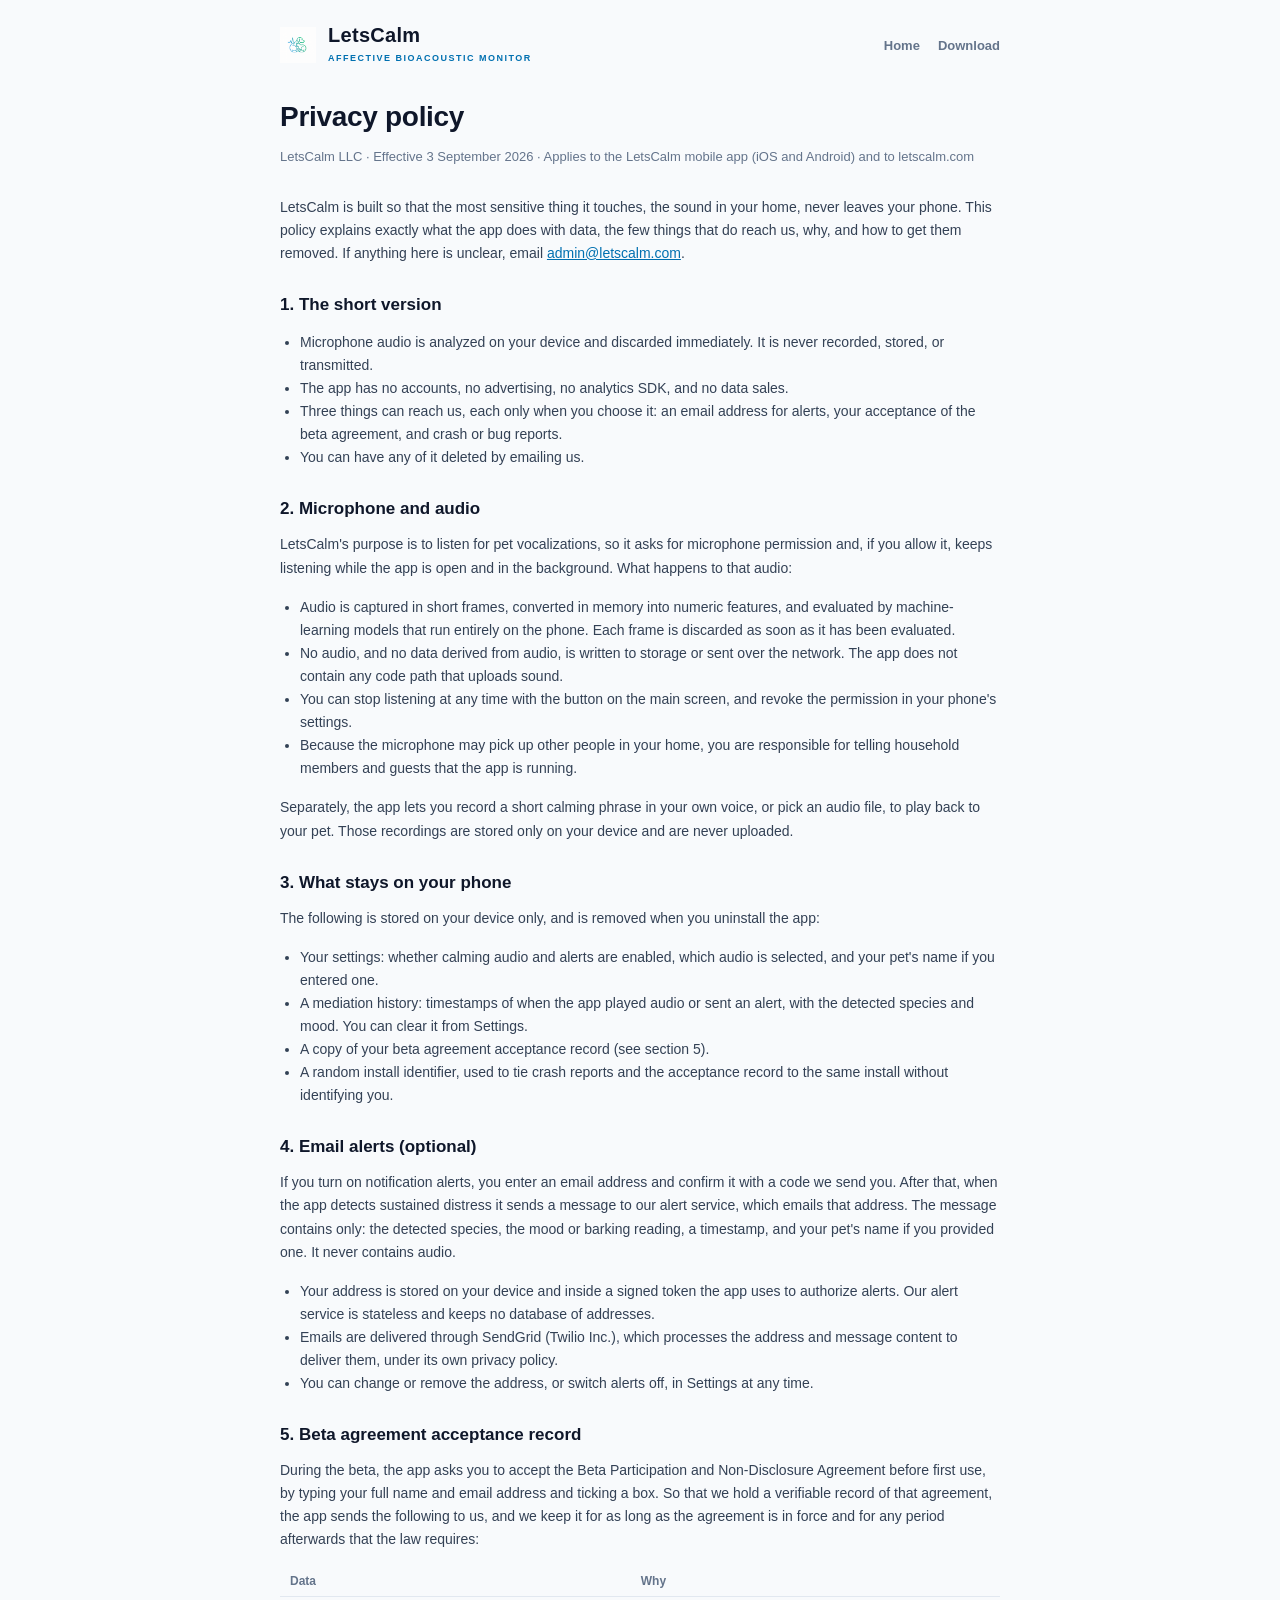
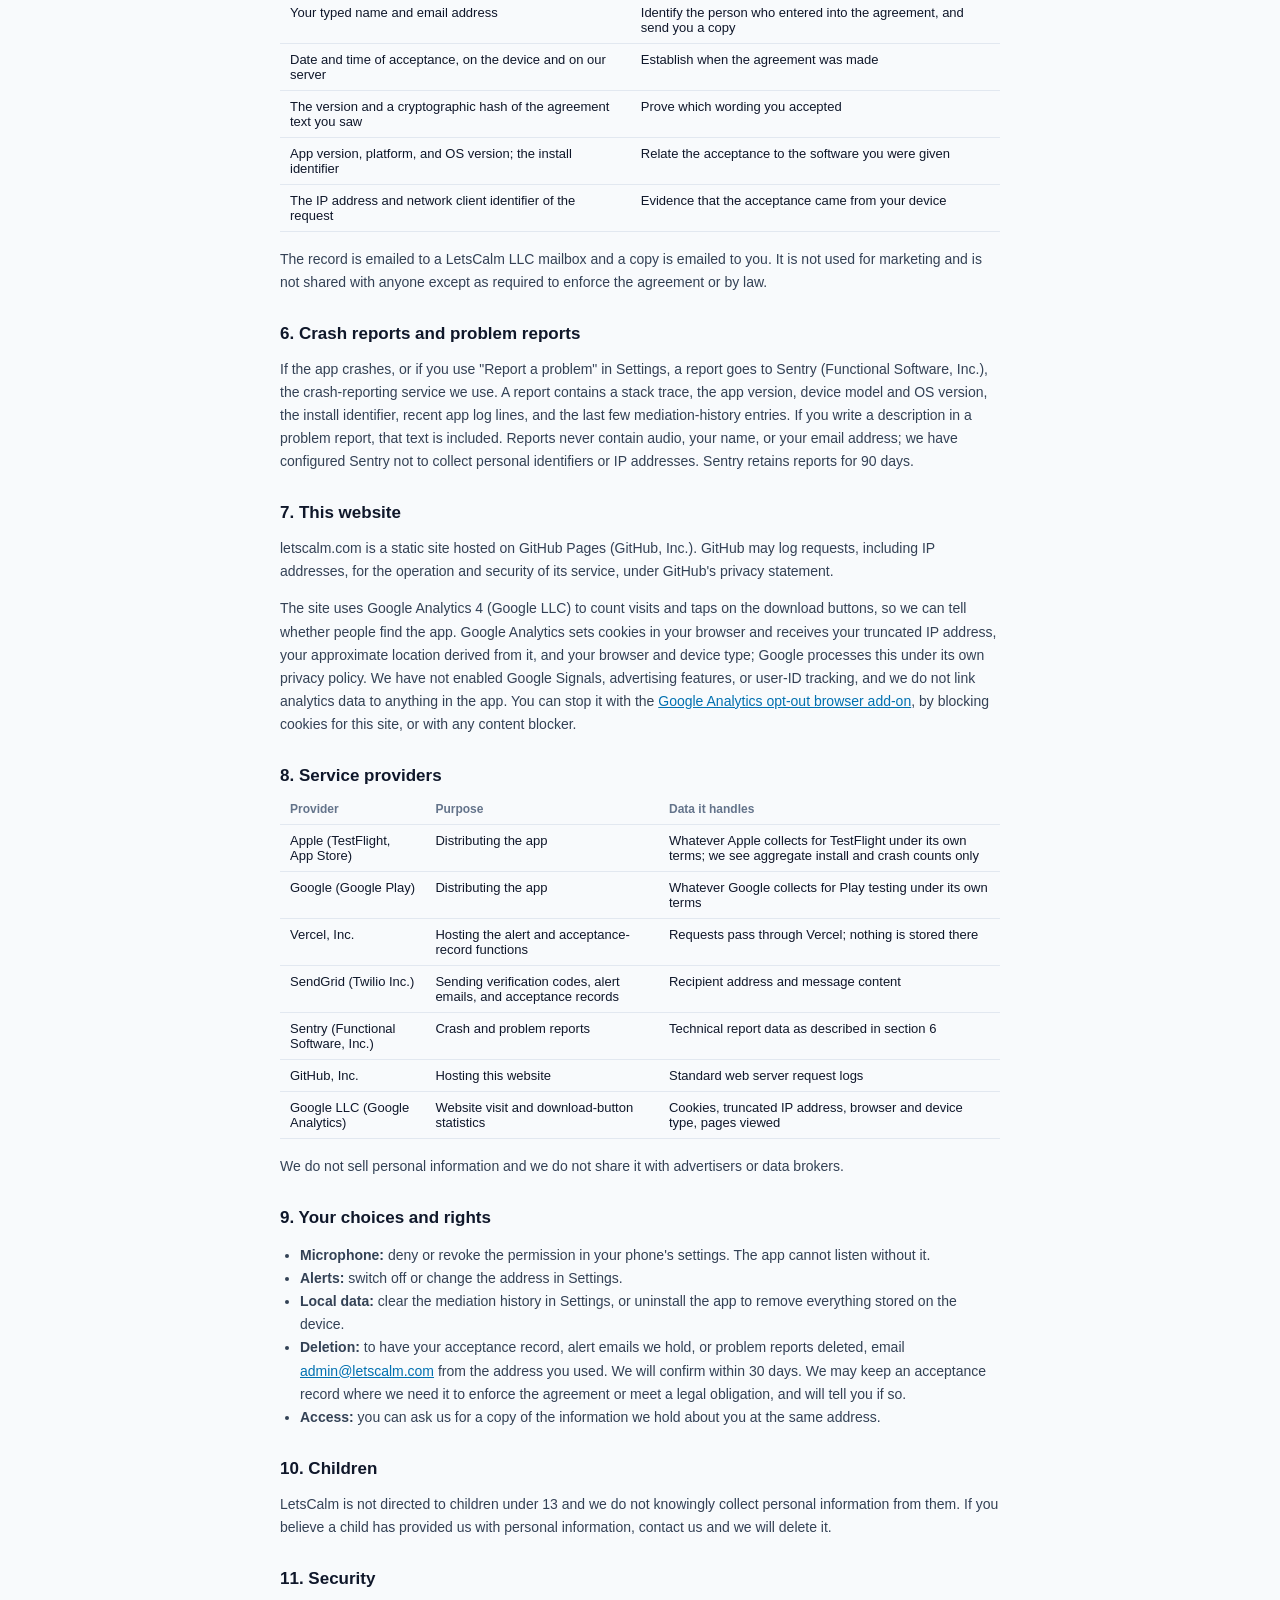
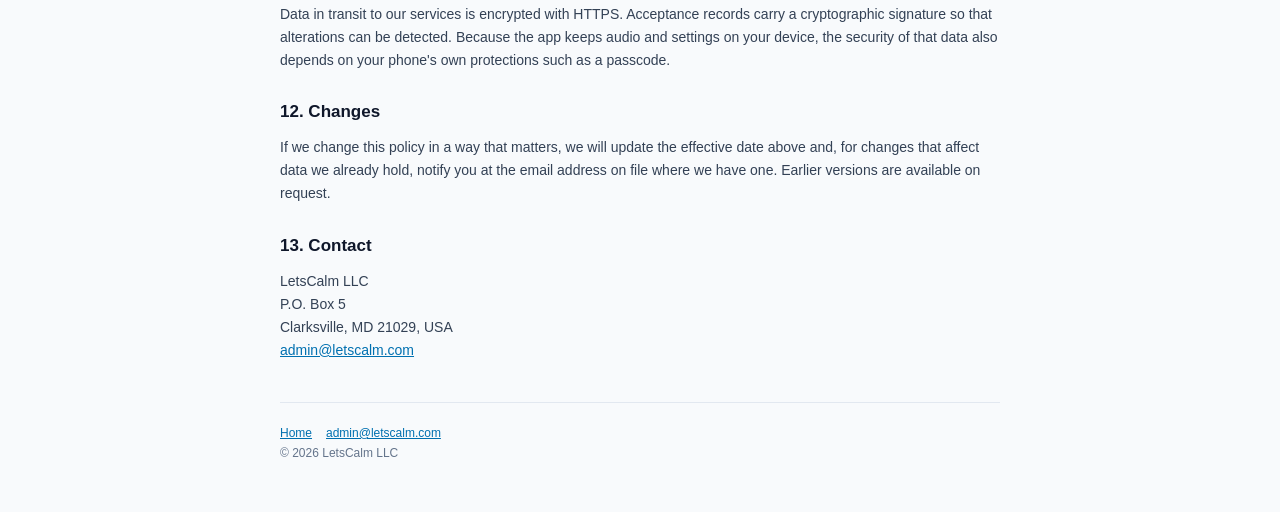
==== privacy.html @ 0a6ee056 "Point the Android tester link at the Workspace group; P.O. Box address The tester group lives under " ====
<!doctype html>
<html lang="en">
<head>
  <meta charset="utf-8">
  <meta name="viewport" content="width=device-width, initial-scale=1">
  <title>LetsCalm privacy policy</title>
  <meta name="description" content="What the LetsCalm app collects, what it never collects, and how LetsCalm LLC uses it.">
  <link rel="icon" href="icon.png">
  <link rel="stylesheet" href="style.css">
  <script src="analytics.js" defer></script>
</head>
<body>
<main class="legal">
  <header class="top">
    <a class="brand" href="/">
      <img src="icon.png" alt="">
      <div><strong>LetsCalm</strong><span>AFFECTIVE BIOACOUSTIC MONITOR</span></div>
    </a>
    <nav><a href="/">Home</a><a href="/#download">Download</a></nav>
  </header>

  <h1>Privacy policy</h1>
  <p class="meta">LetsCalm LLC · Effective 3 September 2026 · Applies to the LetsCalm mobile app (iOS and Android) and to letscalm.com</p>

  <p>LetsCalm is built so that the most sensitive thing it touches, the sound in your home, never leaves your phone. This policy explains exactly what the app does with data, the few things that do reach us, why, and how to get them removed. If anything here is unclear, email <a href="mailto:admin@letscalm.com">admin@letscalm.com</a>.</p>

  <h2>1. The short version</h2>
  <ul>
    <li>Microphone audio is analyzed on your device and discarded immediately. It is never recorded, stored, or transmitted.</li>
    <li>The app has no accounts, no advertising, no analytics SDK, and no data sales.</li>
    <li>Three things can reach us, each only when you choose it: an email address for alerts, your acceptance of the beta agreement, and crash or bug reports.</li>
    <li>You can have any of it deleted by emailing us.</li>
  </ul>

  <h2>2. Microphone and audio</h2>
  <p>LetsCalm's purpose is to listen for pet vocalizations, so it asks for microphone permission and, if you allow it, keeps listening while the app is open and in the background. What happens to that audio:</p>
  <ul>
    <li>Audio is captured in short frames, converted in memory into numeric features, and evaluated by machine-learning models that run entirely on the phone. Each frame is discarded as soon as it has been evaluated.</li>
    <li>No audio, and no data derived from audio, is written to storage or sent over the network. The app does not contain any code path that uploads sound.</li>
    <li>You can stop listening at any time with the button on the main screen, and revoke the permission in your phone's settings.</li>
    <li>Because the microphone may pick up other people in your home, you are responsible for telling household members and guests that the app is running.</li>
  </ul>
  <p>Separately, the app lets you record a short calming phrase in your own voice, or pick an audio file, to play back to your pet. Those recordings are stored only on your device and are never uploaded.</p>

  <h2>3. What stays on your phone</h2>
  <p>The following is stored on your device only, and is removed when you uninstall the app:</p>
  <ul>
    <li>Your settings: whether calming audio and alerts are enabled, which audio is selected, and your pet's name if you entered one.</li>
    <li>A mediation history: timestamps of when the app played audio or sent an alert, with the detected species and mood. You can clear it from Settings.</li>
    <li>A copy of your beta agreement acceptance record (see section 5).</li>
    <li>A random install identifier, used to tie crash reports and the acceptance record to the same install without identifying you.</li>
  </ul>

  <h2>4. Email alerts (optional)</h2>
  <p>If you turn on notification alerts, you enter an email address and confirm it with a code we send you. After that, when the app detects sustained distress it sends a message to our alert service, which emails that address. The message contains only: the detected species, the mood or barking reading, a timestamp, and your pet's name if you provided one. It never contains audio.</p>
  <ul>
    <li>Your address is stored on your device and inside a signed token the app uses to authorize alerts. Our alert service is stateless and keeps no database of addresses.</li>
    <li>Emails are delivered through SendGrid (Twilio Inc.), which processes the address and message content to deliver them, under its own privacy policy.</li>
    <li>You can change or remove the address, or switch alerts off, in Settings at any time.</li>
  </ul>

  <h2>5. Beta agreement acceptance record</h2>
  <p>During the beta, the app asks you to accept the Beta Participation and Non-Disclosure Agreement before first use, by typing your full name and email address and ticking a box. So that we hold a verifiable record of that agreement, the app sends the following to us, and we keep it for as long as the agreement is in force and for any period afterwards that the law requires:</p>
  <table>
    <tr><th>Data</th><th>Why</th></tr>
    <tr><td>Your typed name and email address</td><td>Identify the person who entered into the agreement, and send you a copy</td></tr>
    <tr><td>Date and time of acceptance, on the device and on our server</td><td>Establish when the agreement was made</td></tr>
    <tr><td>The version and a cryptographic hash of the agreement text you saw</td><td>Prove which wording you accepted</td></tr>
    <tr><td>App version, platform, and OS version; the install identifier</td><td>Relate the acceptance to the software you were given</td></tr>
    <tr><td>The IP address and network client identifier of the request</td><td>Evidence that the acceptance came from your device</td></tr>
  </table>
  <p>The record is emailed to a LetsCalm LLC mailbox and a copy is emailed to you. It is not used for marketing and is not shared with anyone except as required to enforce the agreement or by law.</p>

  <h2>6. Crash reports and problem reports</h2>
  <p>If the app crashes, or if you use "Report a problem" in Settings, a report goes to Sentry (Functional Software, Inc.), the crash-reporting service we use. A report contains a stack trace, the app version, device model and OS version, the install identifier, recent app log lines, and the last few mediation-history entries. If you write a description in a problem report, that text is included. Reports never contain audio, your name, or your email address; we have configured Sentry not to collect personal identifiers or IP addresses. Sentry retains reports for 90 days.</p>

  <h2>7. This website</h2>
  <p>letscalm.com is a static site hosted on GitHub Pages (GitHub, Inc.). GitHub may log requests, including IP addresses, for the operation and security of its service, under GitHub's privacy statement.</p>
  <p>The site uses Google Analytics 4 (Google LLC) to count visits and taps on the download buttons, so we can tell whether people find the app. Google Analytics sets cookies in your browser and receives your truncated IP address, your approximate location derived from it, and your browser and device type; Google processes this under its own privacy policy. We have not enabled Google Signals, advertising features, or user-ID tracking, and we do not link analytics data to anything in the app. You can stop it with the <a href="https://tools.google.com/dlpage/gaoptout" rel="noopener">Google Analytics opt-out browser add-on</a>, by blocking cookies for this site, or with any content blocker.</p>

  <h2>8. Service providers</h2>
  <table>
    <tr><th>Provider</th><th>Purpose</th><th>Data it handles</th></tr>
    <tr><td>Apple (TestFlight, App Store)</td><td>Distributing the app</td><td>Whatever Apple collects for TestFlight under its own terms; we see aggregate install and crash counts only</td></tr>
    <tr><td>Google (Google Play)</td><td>Distributing the app</td><td>Whatever Google collects for Play testing under its own terms</td></tr>
    <tr><td>Vercel, Inc.</td><td>Hosting the alert and acceptance-record functions</td><td>Requests pass through Vercel; nothing is stored there</td></tr>
    <tr><td>SendGrid (Twilio Inc.)</td><td>Sending verification codes, alert emails, and acceptance records</td><td>Recipient address and message content</td></tr>
    <tr><td>Sentry (Functional Software, Inc.)</td><td>Crash and problem reports</td><td>Technical report data as described in section 6</td></tr>
    <tr><td>GitHub, Inc.</td><td>Hosting this website</td><td>Standard web server request logs</td></tr>
    <tr><td>Google LLC (Google Analytics)</td><td>Website visit and download-button statistics</td><td>Cookies, truncated IP address, browser and device type, pages viewed</td></tr>
  </table>
  <p>We do not sell personal information and we do not share it with advertisers or data brokers.</p>

  <h2>9. Your choices and rights</h2>
  <ul>
    <li><b>Microphone:</b> deny or revoke the permission in your phone's settings. The app cannot listen without it.</li>
    <li><b>Alerts:</b> switch off or change the address in Settings.</li>
    <li><b>Local data:</b> clear the mediation history in Settings, or uninstall the app to remove everything stored on the device.</li>
    <li><b>Deletion:</b> to have your acceptance record, alert emails we hold, or problem reports deleted, email <a href="mailto:admin@letscalm.com">admin@letscalm.com</a> from the address you used. We will confirm within 30 days. We may keep an acceptance record where we need it to enforce the agreement or meet a legal obligation, and will tell you if so.</li>
    <li><b>Access:</b> you can ask us for a copy of the information we hold about you at the same address.</li>
  </ul>

  <h2>10. Children</h2>
  <p>LetsCalm is not directed to children under 13 and we do not knowingly collect personal information from them. If you believe a child has provided us with personal information, contact us and we will delete it.</p>

  <h2>11. Security</h2>
  <p>Data in transit to our services is encrypted with HTTPS. Acceptance records carry a cryptographic signature so that alterations can be detected. Because the app keeps audio and settings on your device, the security of that data also depends on your phone's own protections such as a passcode.</p>

  <h2>12. Changes</h2>
  <p>If we change this policy in a way that matters, we will update the effective date above and, for changes that affect data we already hold, notify you at the email address on file where we have one. Earlier versions are available on request.</p>

  <h2>13. Contact</h2>
  <p>LetsCalm LLC<br>P.O. Box 5<br>Clarksville, MD 21029, USA<br><a href="mailto:admin@letscalm.com">admin@letscalm.com</a></p>

  <footer>
    <a href="/">Home</a><a href="mailto:admin@letscalm.com">admin@letscalm.com</a><br>
    © 2026 LetsCalm LLC
  </footer>
</main>
</body>
</html>
---- style.css ----
:root {
  --bg: #F8FAFC; --card: #FFFFFF; --line: #E2E8F0; --text: #0F172A; --muted: #64748B;
  --primary: #0070B0; --dark: #0F172A; --ok: #10B981;
}
* { box-sizing: border-box; }
html, body { margin: 0; background: var(--bg); color: var(--text);
  font-family: -apple-system, BlinkMacSystemFont, "Segoe UI", Roboto, Helvetica, Arial, sans-serif; }
a { color: var(--primary); }
main { max-width: 760px; margin: 0 auto; padding: 24px 20px 48px; }

header.top { display: flex; align-items: center; justify-content: space-between; gap: 12px; margin-bottom: 36px; }
.brand { display: flex; align-items: center; gap: 12px; text-decoration: none; color: inherit; }
.brand img { width: 36px; height: 36px; }
.brand strong { font-size: 20px; font-weight: 900; letter-spacing: .3px; display: block; }
.brand span { font-size: 9px; font-weight: 800; letter-spacing: 1.5px; color: var(--primary); }
nav a { font-size: 13px; font-weight: 700; color: var(--muted); text-decoration: none; margin-left: 18px; }
nav a:hover { color: var(--primary); }

h1 { font-size: 34px; line-height: 1.15; margin: 0 0 12px; letter-spacing: -.3px; }
h2.section { font-size: 20px; margin: 44px 0 14px; }
.lead { color: var(--muted); font-size: 16px; line-height: 1.55; margin: 0 0 20px; }
.pill { display: inline-block; font-size: 10px; font-weight: 800; letter-spacing: 1px; color: var(--ok);
  background: #F1F5F9; border: 1px solid var(--line); border-radius: 12px; padding: 4px 8px; vertical-align: middle; }
.hero-cta { display: flex; flex-wrap: wrap; gap: 12px; align-items: center; }
.hero-cta .btn { width: auto; min-width: 240px; padding: 0 22px; }
.hero-cta .note { font-size: 12px; color: var(--muted); }

.card { background: var(--card); border: 1px solid var(--line); border-radius: 16px; padding: 20px; margin-bottom: 16px;
  box-shadow: 0 2px 6px rgba(15,23,42,.05); }
.card h3 { font-size: 15px; margin: 0 0 6px; }
.card p { color: var(--muted); font-size: 13px; line-height: 1.5; margin: 0 0 12px; }
.card p:last-child { margin-bottom: 0; }
.grid { display: grid; grid-template-columns: 1fr 1fr; gap: 16px; }
.grid3 { display: grid; grid-template-columns: repeat(3, 1fr); gap: 16px; }
@media (max-width: 640px) { .grid, .grid3 { grid-template-columns: 1fr; } h1 { font-size: 28px; } }
.step-no { display: inline-flex; align-items: center; justify-content: center; width: 26px; height: 26px; border-radius: 50%;
  background: var(--primary); color: #fff; font-size: 12px; font-weight: 800; margin-bottom: 10px; }

.btn { display: flex; align-items: center; justify-content: center; gap: 8px; width: 100%; height: 50px;
  border-radius: 12px; font-weight: 800; font-size: 13px; letter-spacing: .5px; text-transform: uppercase;
  text-decoration: none; color: #fff; background: var(--primary); border: 0; cursor: pointer; margin-top: 8px; }
.btn.dark { background: var(--dark); }
.btn:active { opacity: .85; }

ol.steps { margin: 0 0 4px; padding: 0; list-style: none; counter-reset: s; }
ol.steps li { counter-increment: s; margin-bottom: 18px; }
ol.steps li::before { content: counter(s); display: inline-flex; align-items: center; justify-content: center;
  width: 22px; height: 22px; border-radius: 50%; background: var(--primary); color: #fff; font-size: 12px;
  font-weight: 800; margin-right: 8px; vertical-align: middle; }
ol.steps li b { font-size: 14px; vertical-align: middle; }
ol.steps li p { margin: 6px 0 0 30px; }
ol.steps li .btn { margin-left: 30px; width: calc(100% - 30px); }

.qr { display: flex; gap: 20px; align-items: center; }
.qr svg { width: 132px; height: 132px; flex: none; }

ul.checks { margin: 0; padding: 0; list-style: none; }
ul.checks li { position: relative; padding-left: 26px; margin-bottom: 10px; font-size: 14px; line-height: 1.5; }
ul.checks li::before { content: ""; position: absolute; left: 0; top: 5px; width: 14px; height: 14px; border-radius: 50%;
  background: var(--ok); box-shadow: inset 0 0 0 3px #fff; }

footer { margin-top: 40px; padding-top: 20px; border-top: 1px solid var(--line); font-size: 12px; color: var(--muted); line-height: 1.7; }
footer a { margin-right: 14px; }

/* Legal pages */
.legal h1 { font-size: 28px; }
.legal .meta { color: var(--muted); font-size: 13px; margin-bottom: 28px; }
.legal h2 { font-size: 17px; margin: 30px 0 8px; }
.legal p, .legal li { font-size: 14px; line-height: 1.65; color: #334155; }
.legal ul { padding-left: 20px; }
.legal table { border-collapse: collapse; width: 100%; font-size: 13px; margin: 8px 0 16px; }
.legal th, .legal td { text-align: left; vertical-align: top; padding: 8px 10px; border-bottom: 1px solid var(--line); }
.legal th { color: var(--muted); font-weight: 700; font-size: 12px; }
.legal .toc { font-size: 13px; }
[hidden] { display: none !important; }
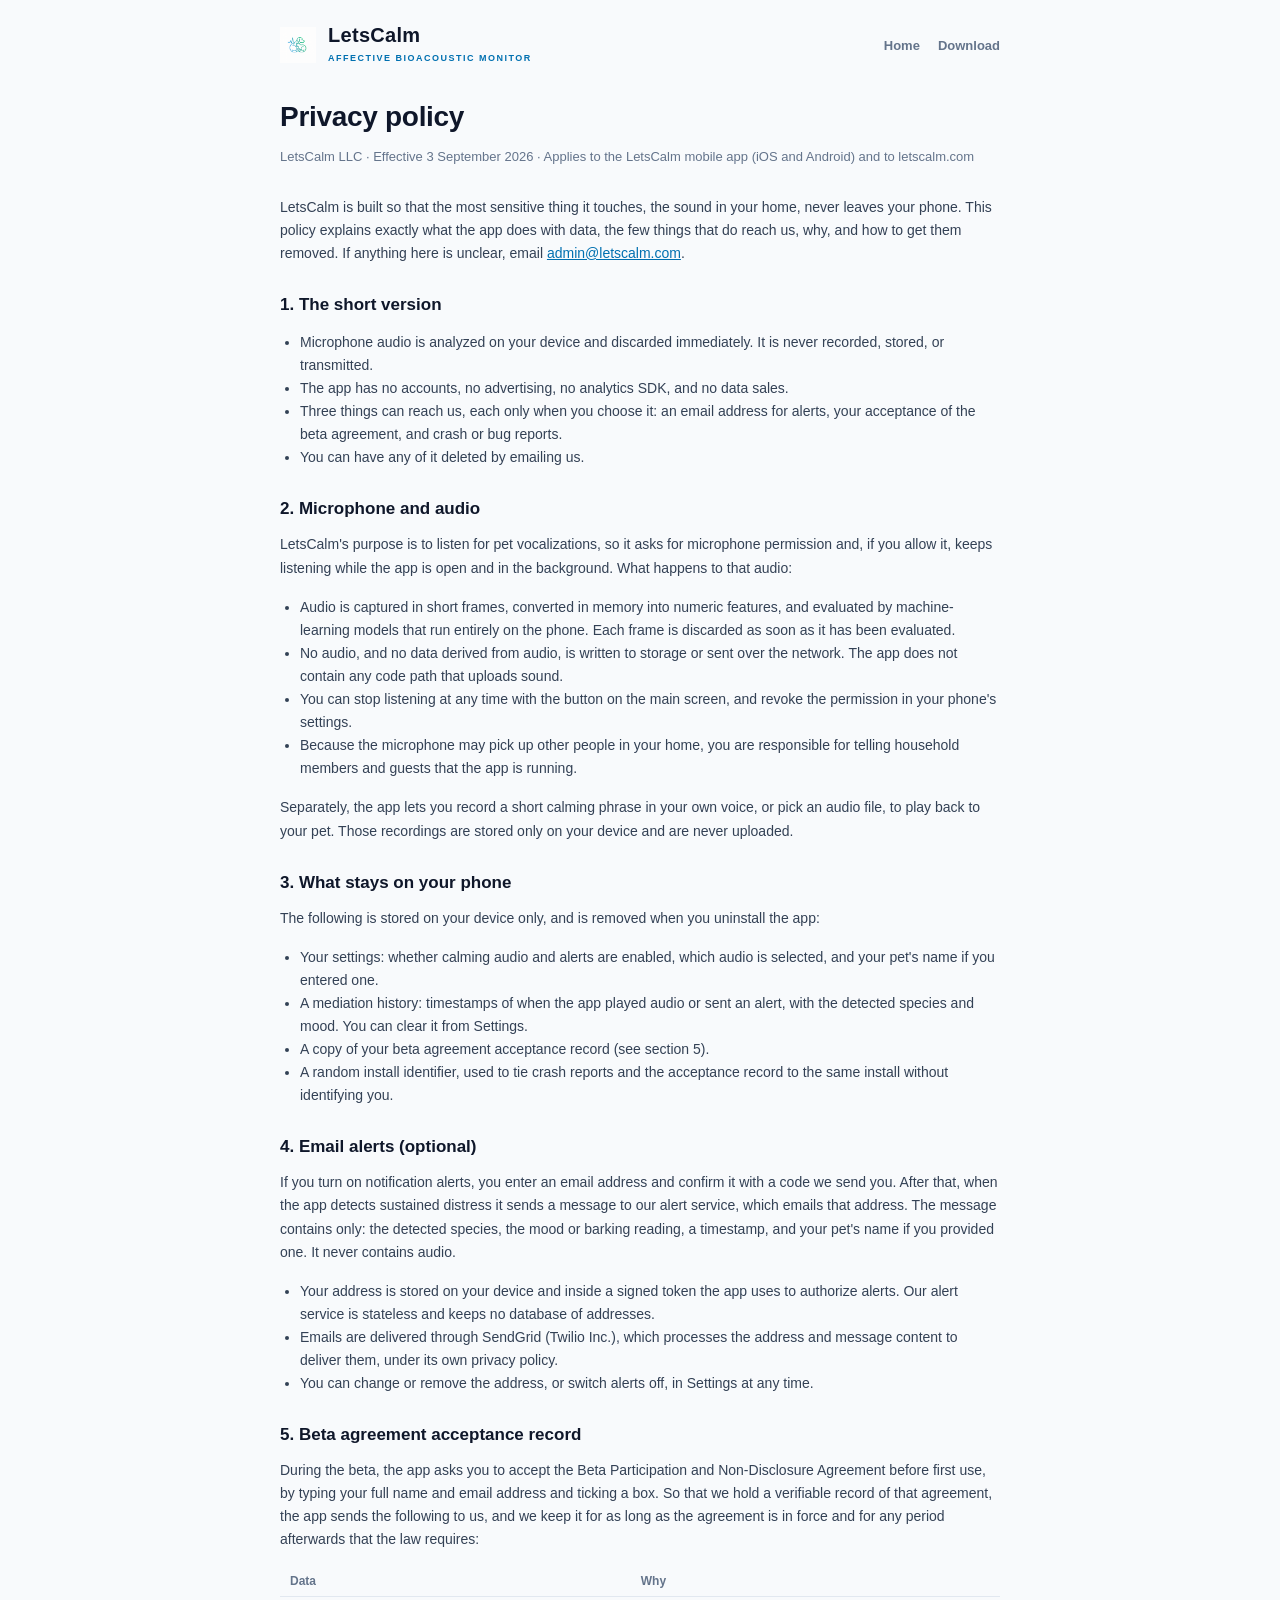
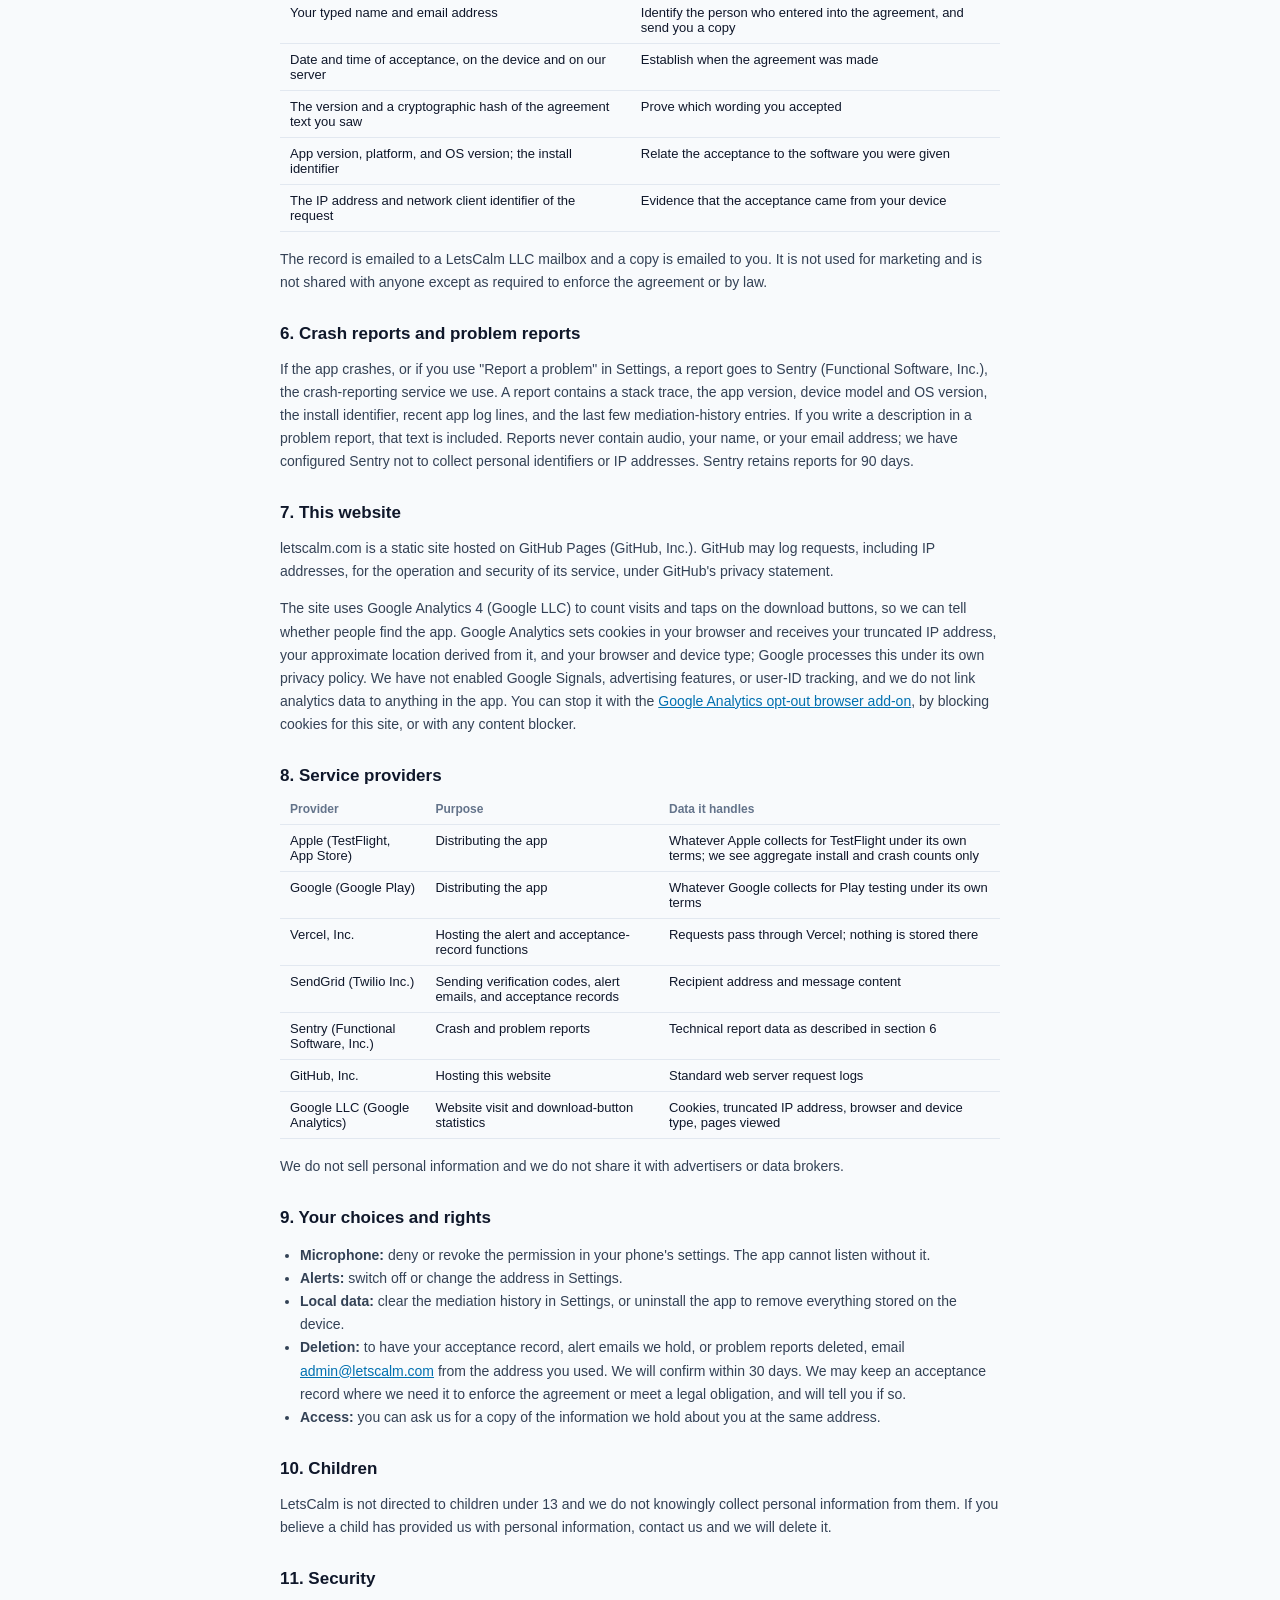
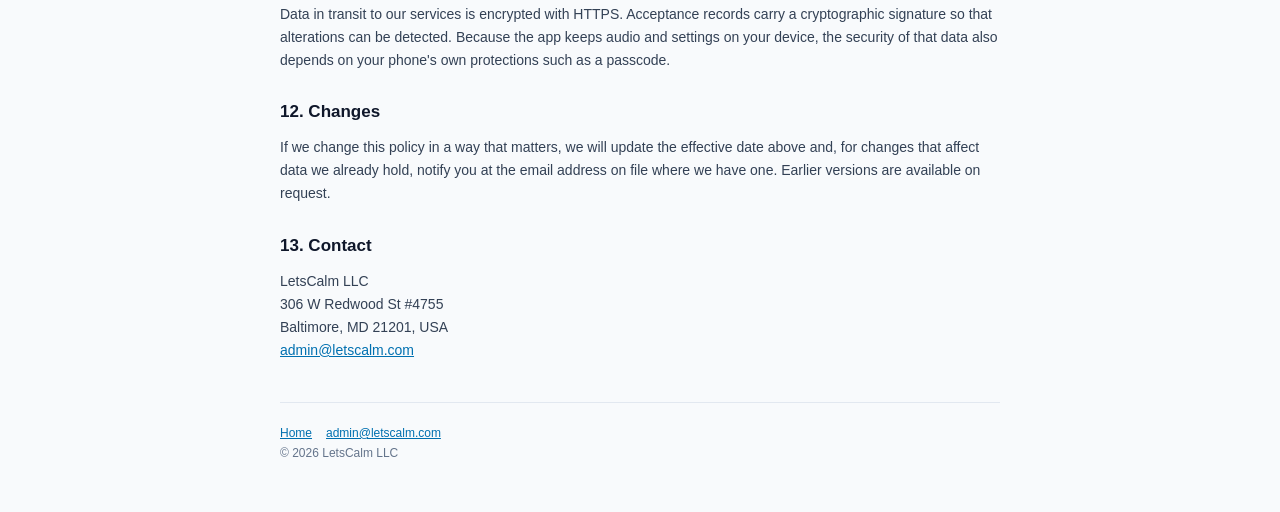
==== commit 680cbb1c: "Update the company address to 306 W Redwood St #4755, Baltimore, MD 21201 Co-Authored-By: Claude Opu" ====
--- a/privacy.html
+++ b/privacy.html
@@ -110,7 +110,7 @@
   <p>If we change this policy in a way that matters, we will update the effective date above and, for changes that affect data we already hold, notify you at the email address on file where we have one. Earlier versions are available on request.</p>
 
   <h2>13. Contact</h2>
-  <p>LetsCalm LLC<br>P.O. Box 5<br>Clarksville, MD 21029, USA<br><a href="mailto:admin@letscalm.com">admin@letscalm.com</a></p>
+  <p>LetsCalm LLC<br>306 W Redwood St #4755<br>Baltimore, MD 21201, USA<br><a href="mailto:admin@letscalm.com">admin@letscalm.com</a></p>
 
   <footer>
     <a href="/">Home</a><a href="mailto:admin@letscalm.com">admin@letscalm.com</a><br>
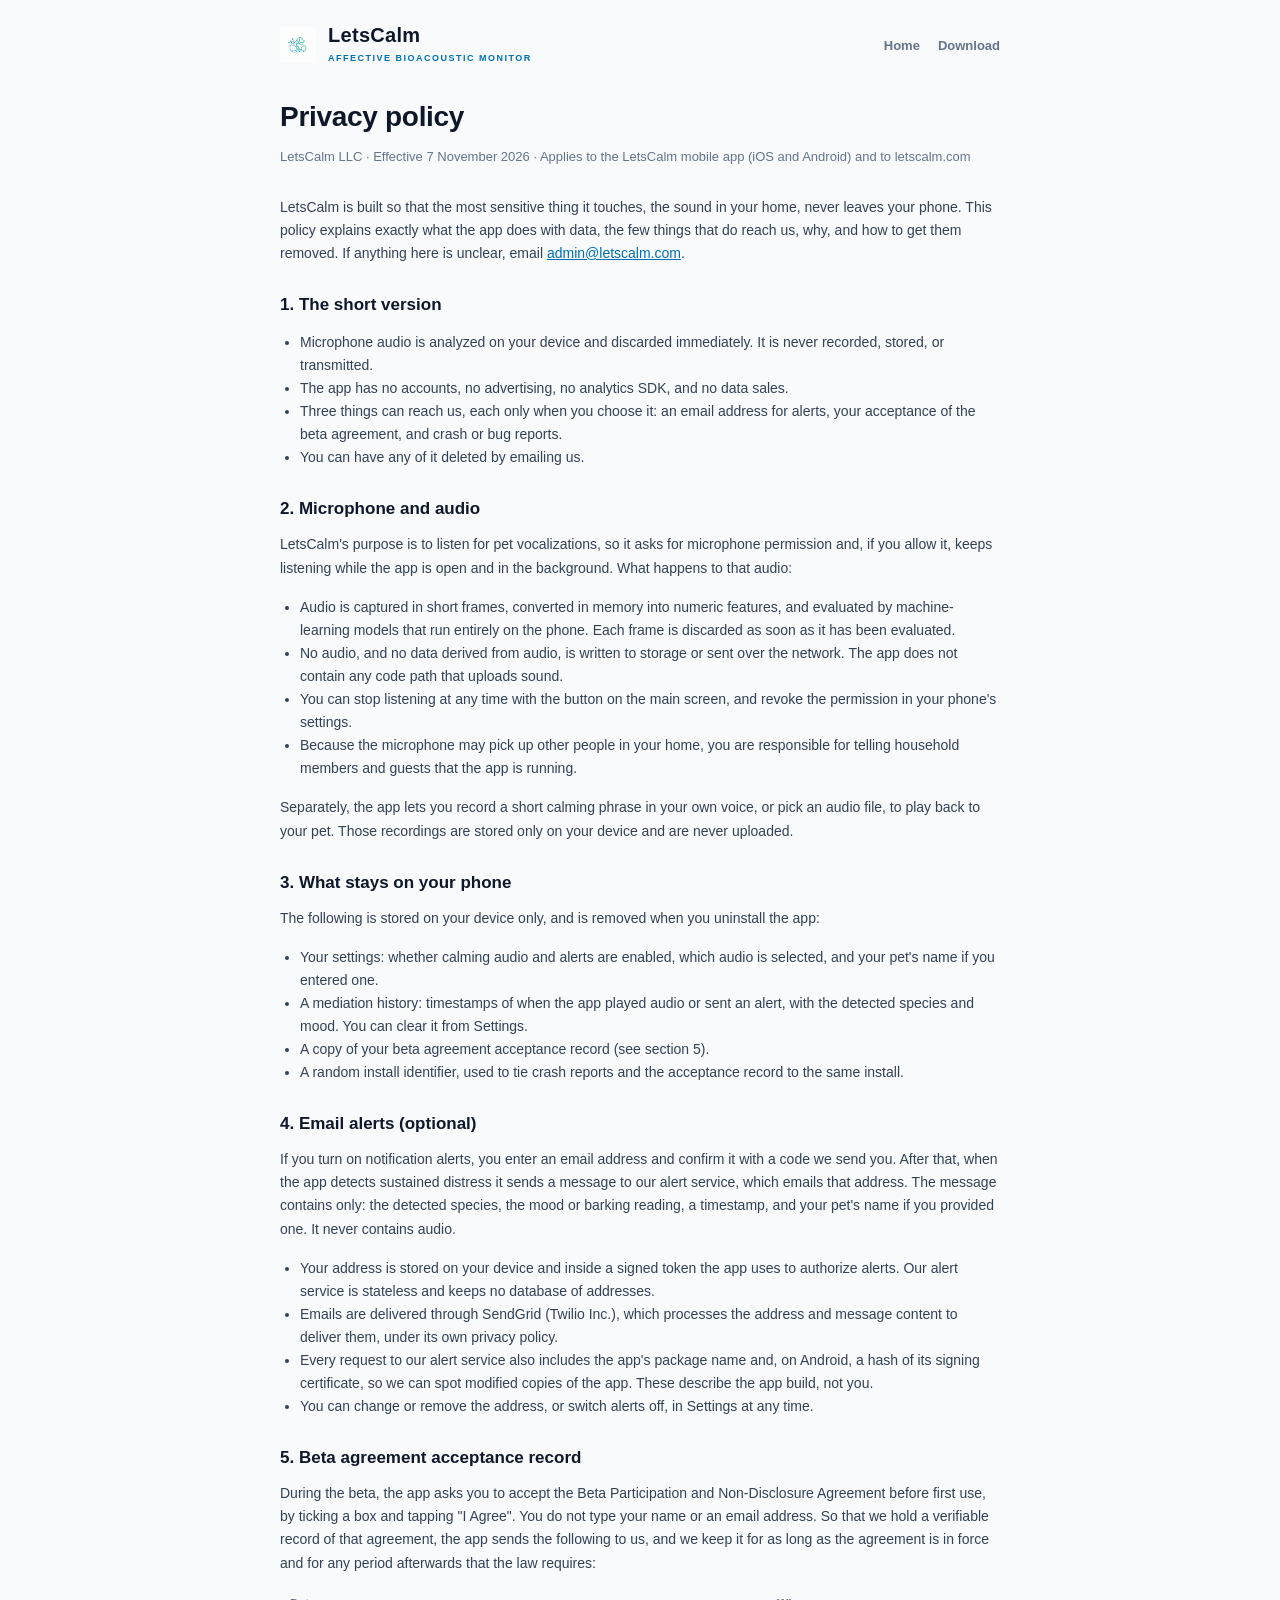
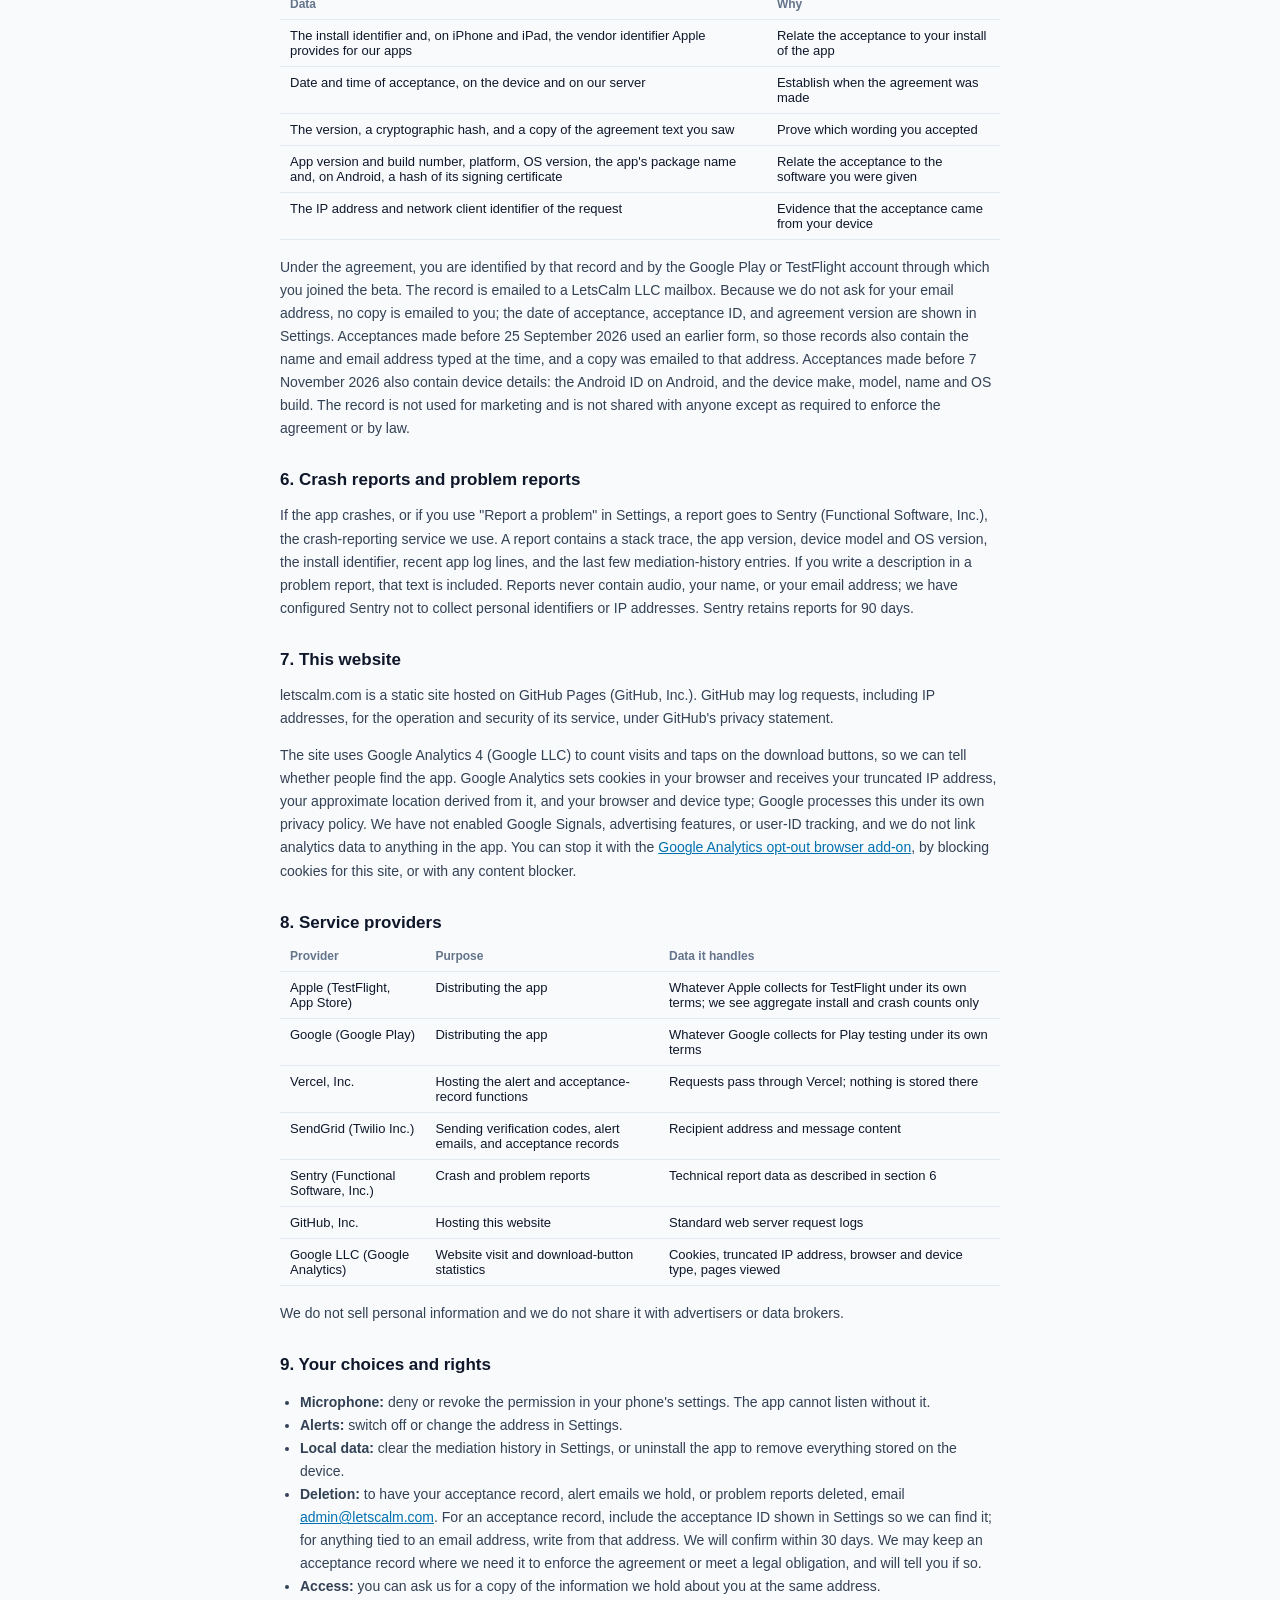
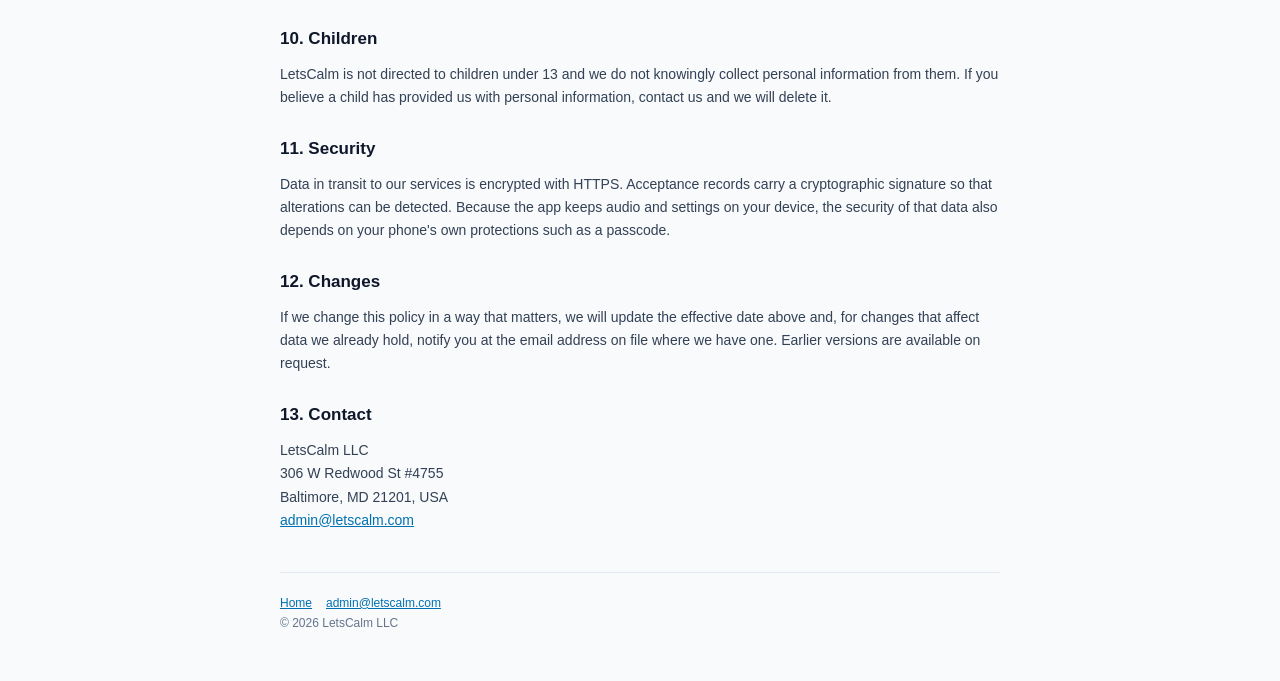
==== commit d6994cdc: "Update the privacy policy for agreement 1.6 Tap-to-accept, the smaller acceptance record, and the ap" ====
--- a/privacy.html
+++ b/privacy.html
@@ -20,7 +20,7 @@
   </header>
 
   <h1>Privacy policy</h1>
-  <p class="meta">LetsCalm LLC · Effective 3 September 2026 · Applies to the LetsCalm mobile app (iOS and Android) and to letscalm.com</p>
+  <p class="meta">LetsCalm LLC · Effective 7 November 2026 · Applies to the LetsCalm mobile app (iOS and Android) and to letscalm.com</p>
 
   <p>LetsCalm is built so that the most sensitive thing it touches, the sound in your home, never leaves your phone. This policy explains exactly what the app does with data, the few things that do reach us, why, and how to get them removed. If anything here is unclear, email <a href="mailto:admin@letscalm.com">admin@letscalm.com</a>.</p>
 
@@ -48,7 +48,7 @@
     <li>Your settings: whether calming audio and alerts are enabled, which audio is selected, and your pet's name if you entered one.</li>
     <li>A mediation history: timestamps of when the app played audio or sent an alert, with the detected species and mood. You can clear it from Settings.</li>
     <li>A copy of your beta agreement acceptance record (see section 5).</li>
-    <li>A random install identifier, used to tie crash reports and the acceptance record to the same install without identifying you.</li>
+    <li>A random install identifier, used to tie crash reports and the acceptance record to the same install.</li>
   </ul>
 
   <h2>4. Email alerts (optional)</h2>
@@ -56,20 +56,21 @@
   <ul>
     <li>Your address is stored on your device and inside a signed token the app uses to authorize alerts. Our alert service is stateless and keeps no database of addresses.</li>
     <li>Emails are delivered through SendGrid (Twilio Inc.), which processes the address and message content to deliver them, under its own privacy policy.</li>
+    <li>Every request to our alert service also includes the app's package name and, on Android, a hash of its signing certificate, so we can spot modified copies of the app. These describe the app build, not you.</li>
     <li>You can change or remove the address, or switch alerts off, in Settings at any time.</li>
   </ul>
 
   <h2>5. Beta agreement acceptance record</h2>
-  <p>During the beta, the app asks you to accept the Beta Participation and Non-Disclosure Agreement before first use, by typing your full name and email address and ticking a box. So that we hold a verifiable record of that agreement, the app sends the following to us, and we keep it for as long as the agreement is in force and for any period afterwards that the law requires:</p>
+  <p>During the beta, the app asks you to accept the Beta Participation and Non-Disclosure Agreement before first use, by ticking a box and tapping "I Agree". You do not type your name or an email address. So that we hold a verifiable record of that agreement, the app sends the following to us, and we keep it for as long as the agreement is in force and for any period afterwards that the law requires:</p>
   <table>
     <tr><th>Data</th><th>Why</th></tr>
-    <tr><td>Your typed name and email address</td><td>Identify the person who entered into the agreement, and send you a copy</td></tr>
+    <tr><td>The install identifier and, on iPhone and iPad, the vendor identifier Apple provides for our apps</td><td>Relate the acceptance to your install of the app</td></tr>
     <tr><td>Date and time of acceptance, on the device and on our server</td><td>Establish when the agreement was made</td></tr>
-    <tr><td>The version and a cryptographic hash of the agreement text you saw</td><td>Prove which wording you accepted</td></tr>
-    <tr><td>App version, platform, and OS version; the install identifier</td><td>Relate the acceptance to the software you were given</td></tr>
+    <tr><td>The version, a cryptographic hash, and a copy of the agreement text you saw</td><td>Prove which wording you accepted</td></tr>
+    <tr><td>App version and build number, platform, OS version, the app's package name and, on Android, a hash of its signing certificate</td><td>Relate the acceptance to the software you were given</td></tr>
     <tr><td>The IP address and network client identifier of the request</td><td>Evidence that the acceptance came from your device</td></tr>
   </table>
-  <p>The record is emailed to a LetsCalm LLC mailbox and a copy is emailed to you. It is not used for marketing and is not shared with anyone except as required to enforce the agreement or by law.</p>
+  <p>Under the agreement, you are identified by that record and by the Google Play or TestFlight account through which you joined the beta. The record is emailed to a LetsCalm LLC mailbox. Because we do not ask for your email address, no copy is emailed to you; the date of acceptance, acceptance ID, and agreement version are shown in Settings. Acceptances made before 25 September 2026 used an earlier form, so those records also contain the name and email address typed at the time, and a copy was emailed to that address. Acceptances made before 7 November 2026 also contain device details: the Android ID on Android, and the device make, model, name and OS build. The record is not used for marketing and is not shared with anyone except as required to enforce the agreement or by law.</p>
 
   <h2>6. Crash reports and problem reports</h2>
   <p>If the app crashes, or if you use "Report a problem" in Settings, a report goes to Sentry (Functional Software, Inc.), the crash-reporting service we use. A report contains a stack trace, the app version, device model and OS version, the install identifier, recent app log lines, and the last few mediation-history entries. If you write a description in a problem report, that text is included. Reports never contain audio, your name, or your email address; we have configured Sentry not to collect personal identifiers or IP addresses. Sentry retains reports for 90 days.</p>
@@ -96,7 +97,7 @@
     <li><b>Microphone:</b> deny or revoke the permission in your phone's settings. The app cannot listen without it.</li>
     <li><b>Alerts:</b> switch off or change the address in Settings.</li>
     <li><b>Local data:</b> clear the mediation history in Settings, or uninstall the app to remove everything stored on the device.</li>
-    <li><b>Deletion:</b> to have your acceptance record, alert emails we hold, or problem reports deleted, email <a href="mailto:admin@letscalm.com">admin@letscalm.com</a> from the address you used. We will confirm within 30 days. We may keep an acceptance record where we need it to enforce the agreement or meet a legal obligation, and will tell you if so.</li>
+    <li><b>Deletion:</b> to have your acceptance record, alert emails we hold, or problem reports deleted, email <a href="mailto:admin@letscalm.com">admin@letscalm.com</a>. For an acceptance record, include the acceptance ID shown in Settings so we can find it; for anything tied to an email address, write from that address. We will confirm within 30 days. We may keep an acceptance record where we need it to enforce the agreement or meet a legal obligation, and will tell you if so.</li>
     <li><b>Access:</b> you can ask us for a copy of the information we hold about you at the same address.</li>
   </ul>
 
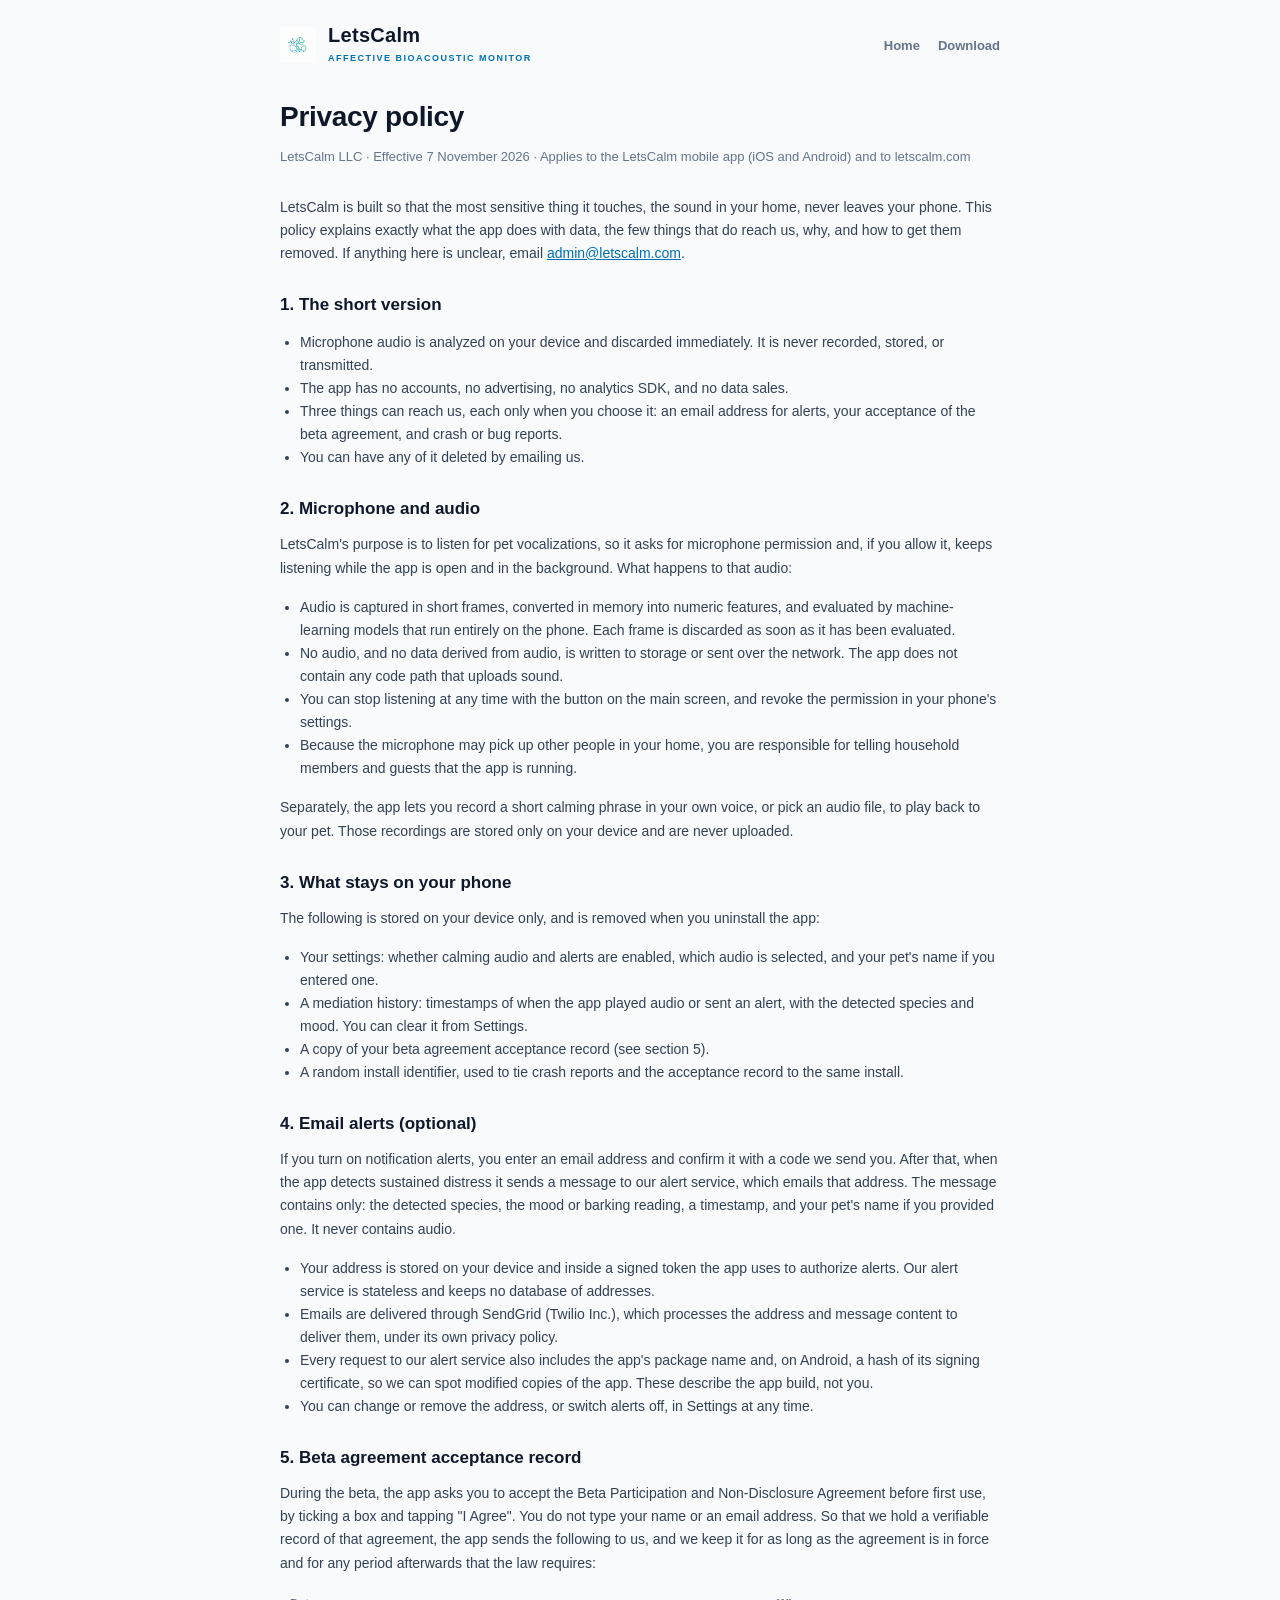
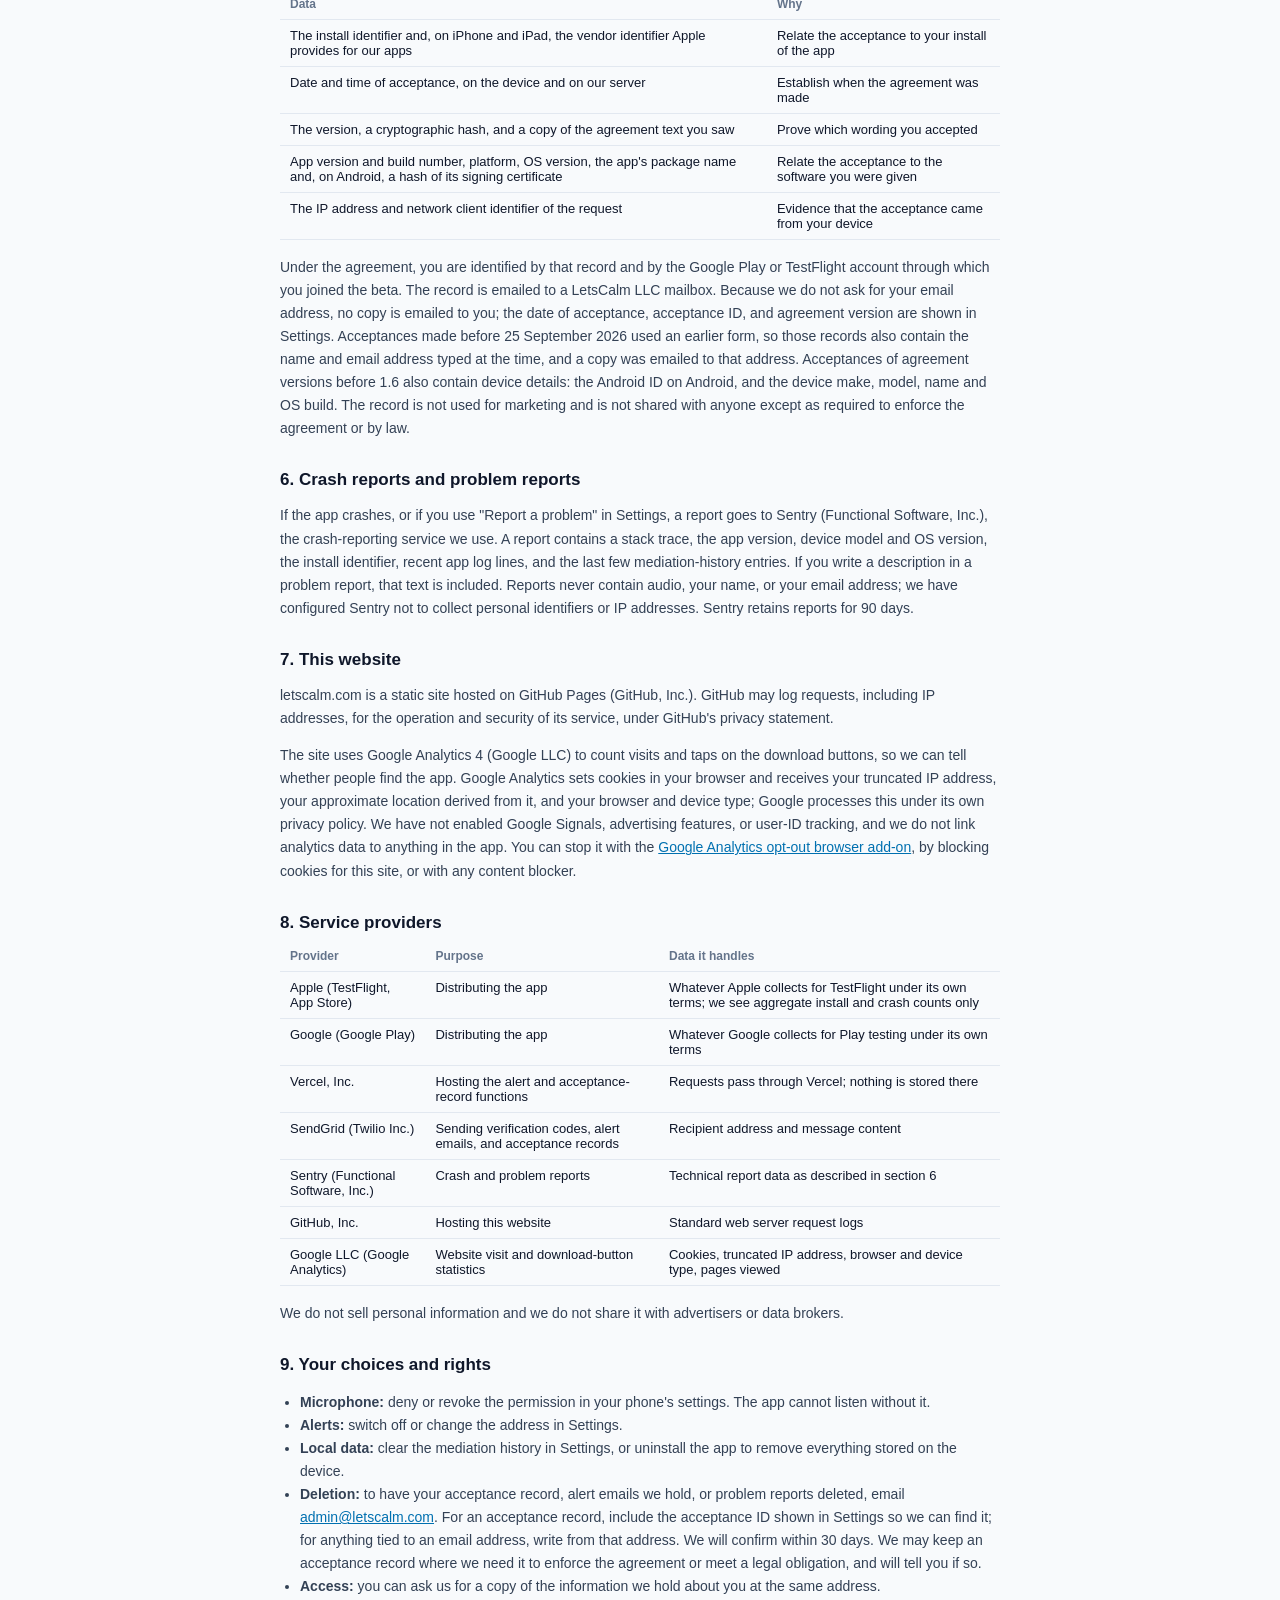
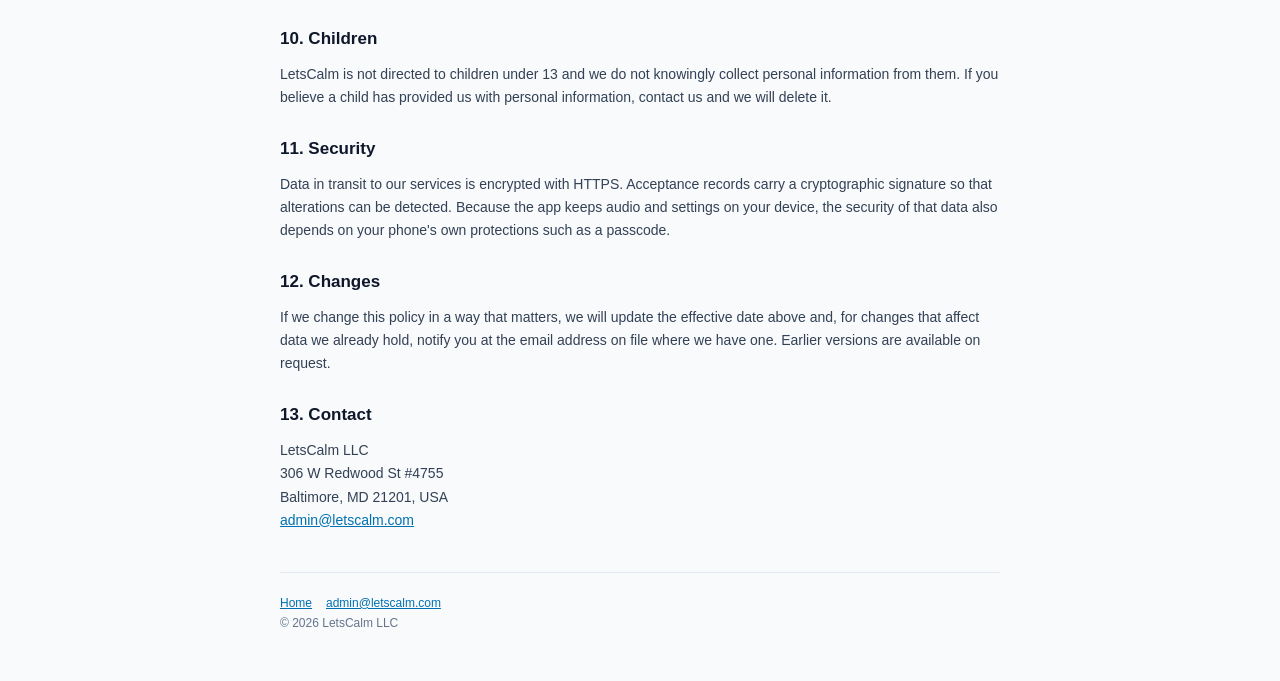
==== commit cdd2d397: "Tie the older-record note to the agreement version, not a date Co-Authored-By: Claude Opus 5.5 <nore" ====
--- a/privacy.html
+++ b/privacy.html
@@ -70,7 +70,7 @@
     <tr><td>App version and build number, platform, OS version, the app's package name and, on Android, a hash of its signing certificate</td><td>Relate the acceptance to the software you were given</td></tr>
     <tr><td>The IP address and network client identifier of the request</td><td>Evidence that the acceptance came from your device</td></tr>
   </table>
-  <p>Under the agreement, you are identified by that record and by the Google Play or TestFlight account through which you joined the beta. The record is emailed to a LetsCalm LLC mailbox. Because we do not ask for your email address, no copy is emailed to you; the date of acceptance, acceptance ID, and agreement version are shown in Settings. Acceptances made before 25 September 2026 used an earlier form, so those records also contain the name and email address typed at the time, and a copy was emailed to that address. Acceptances made before 7 November 2026 also contain device details: the Android ID on Android, and the device make, model, name and OS build. The record is not used for marketing and is not shared with anyone except as required to enforce the agreement or by law.</p>
+  <p>Under the agreement, you are identified by that record and by the Google Play or TestFlight account through which you joined the beta. The record is emailed to a LetsCalm LLC mailbox. Because we do not ask for your email address, no copy is emailed to you; the date of acceptance, acceptance ID, and agreement version are shown in Settings. Acceptances made before 25 September 2026 used an earlier form, so those records also contain the name and email address typed at the time, and a copy was emailed to that address. Acceptances of agreement versions before 1.6 also contain device details: the Android ID on Android, and the device make, model, name and OS build. The record is not used for marketing and is not shared with anyone except as required to enforce the agreement or by law.</p>
 
   <h2>6. Crash reports and problem reports</h2>
   <p>If the app crashes, or if you use "Report a problem" in Settings, a report goes to Sentry (Functional Software, Inc.), the crash-reporting service we use. A report contains a stack trace, the app version, device model and OS version, the install identifier, recent app log lines, and the last few mediation-history entries. If you write a description in a problem report, that text is included. Reports never contain audio, your name, or your email address; we have configured Sentry not to collect personal identifiers or IP addresses. Sentry retains reports for 90 days.</p>
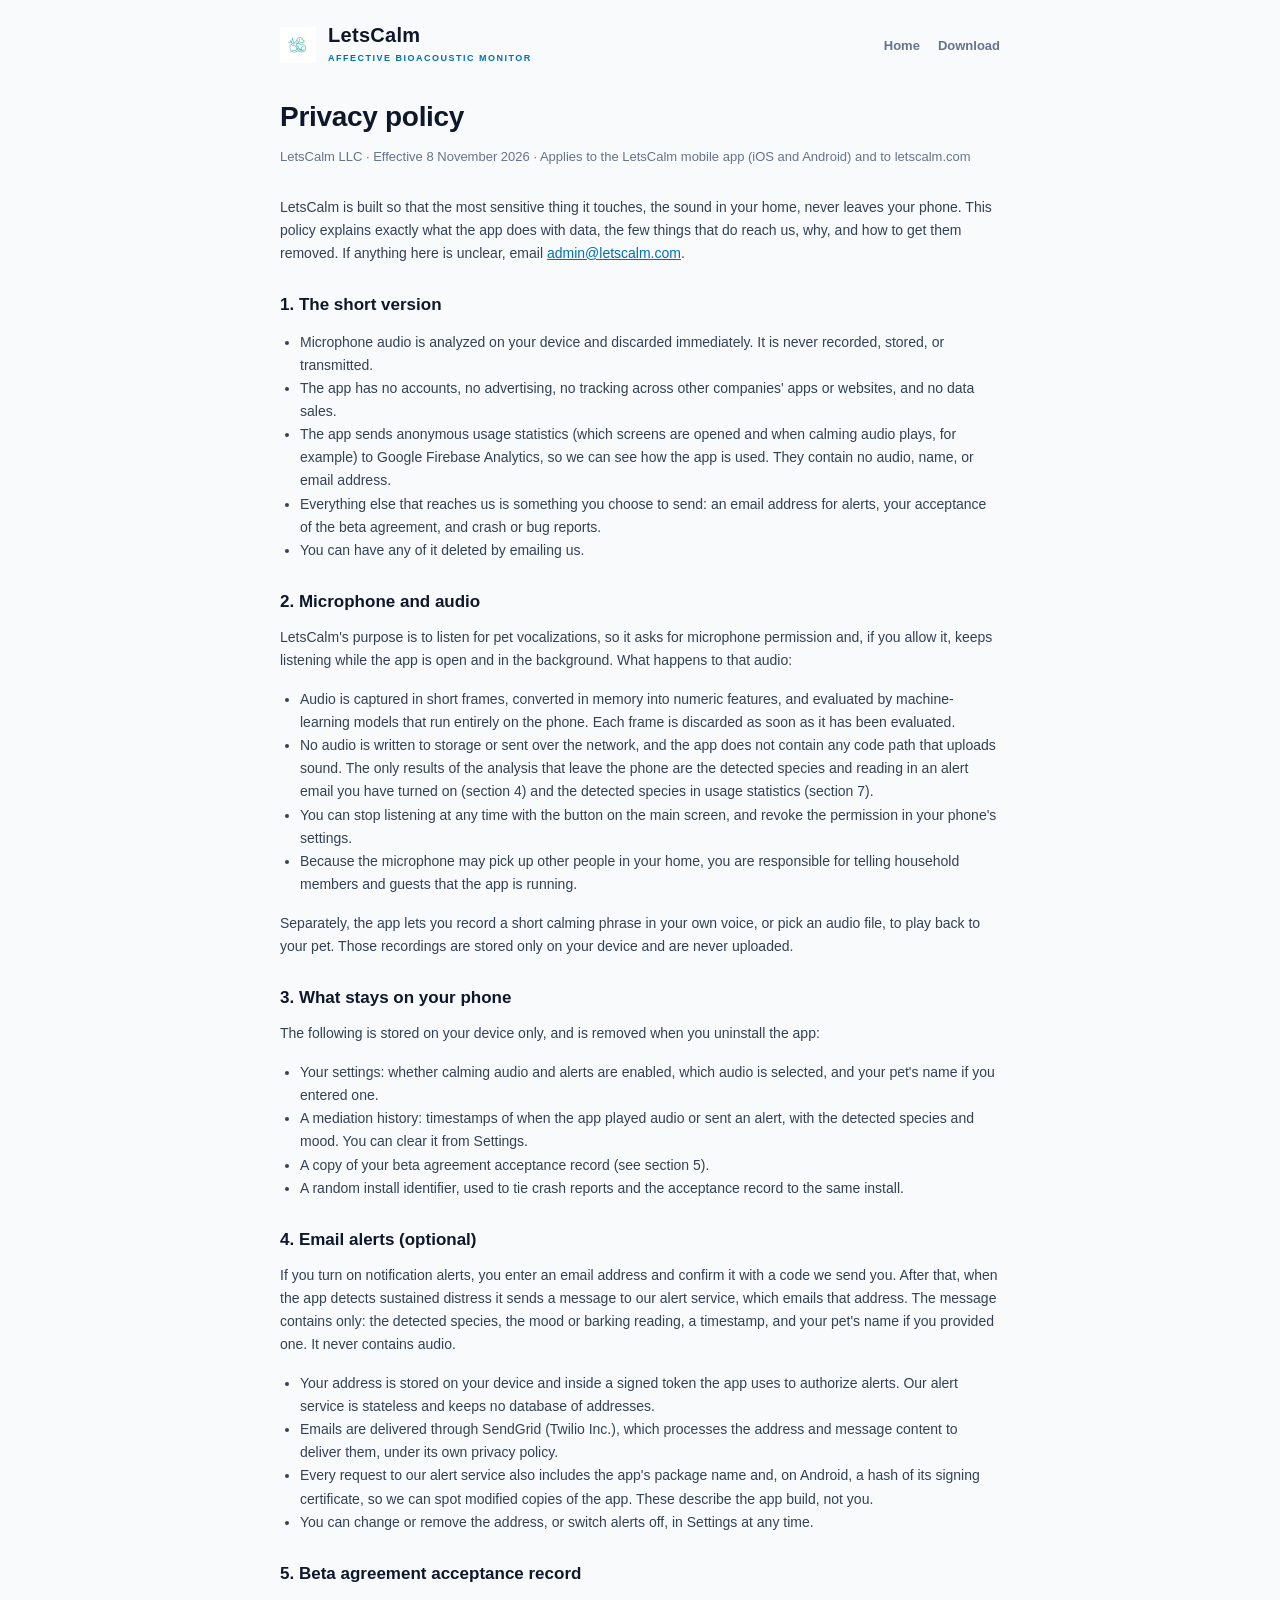
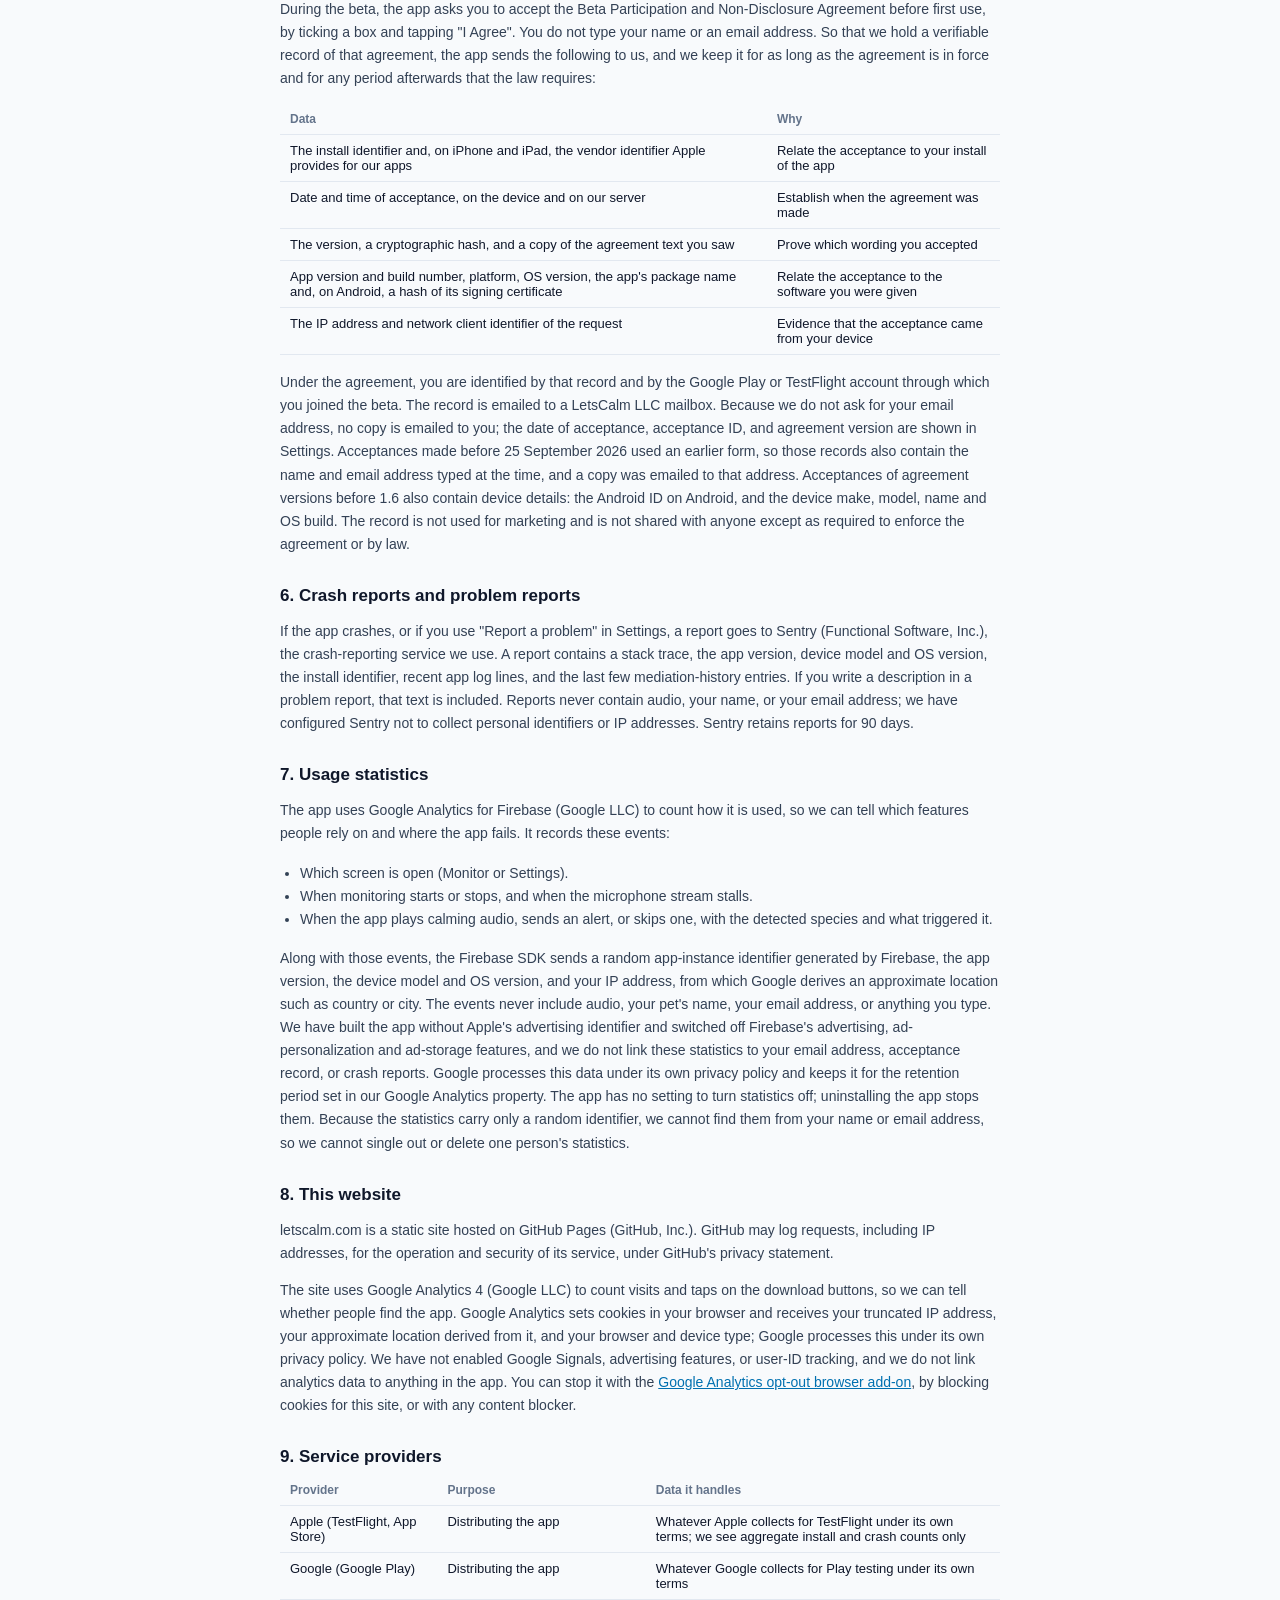
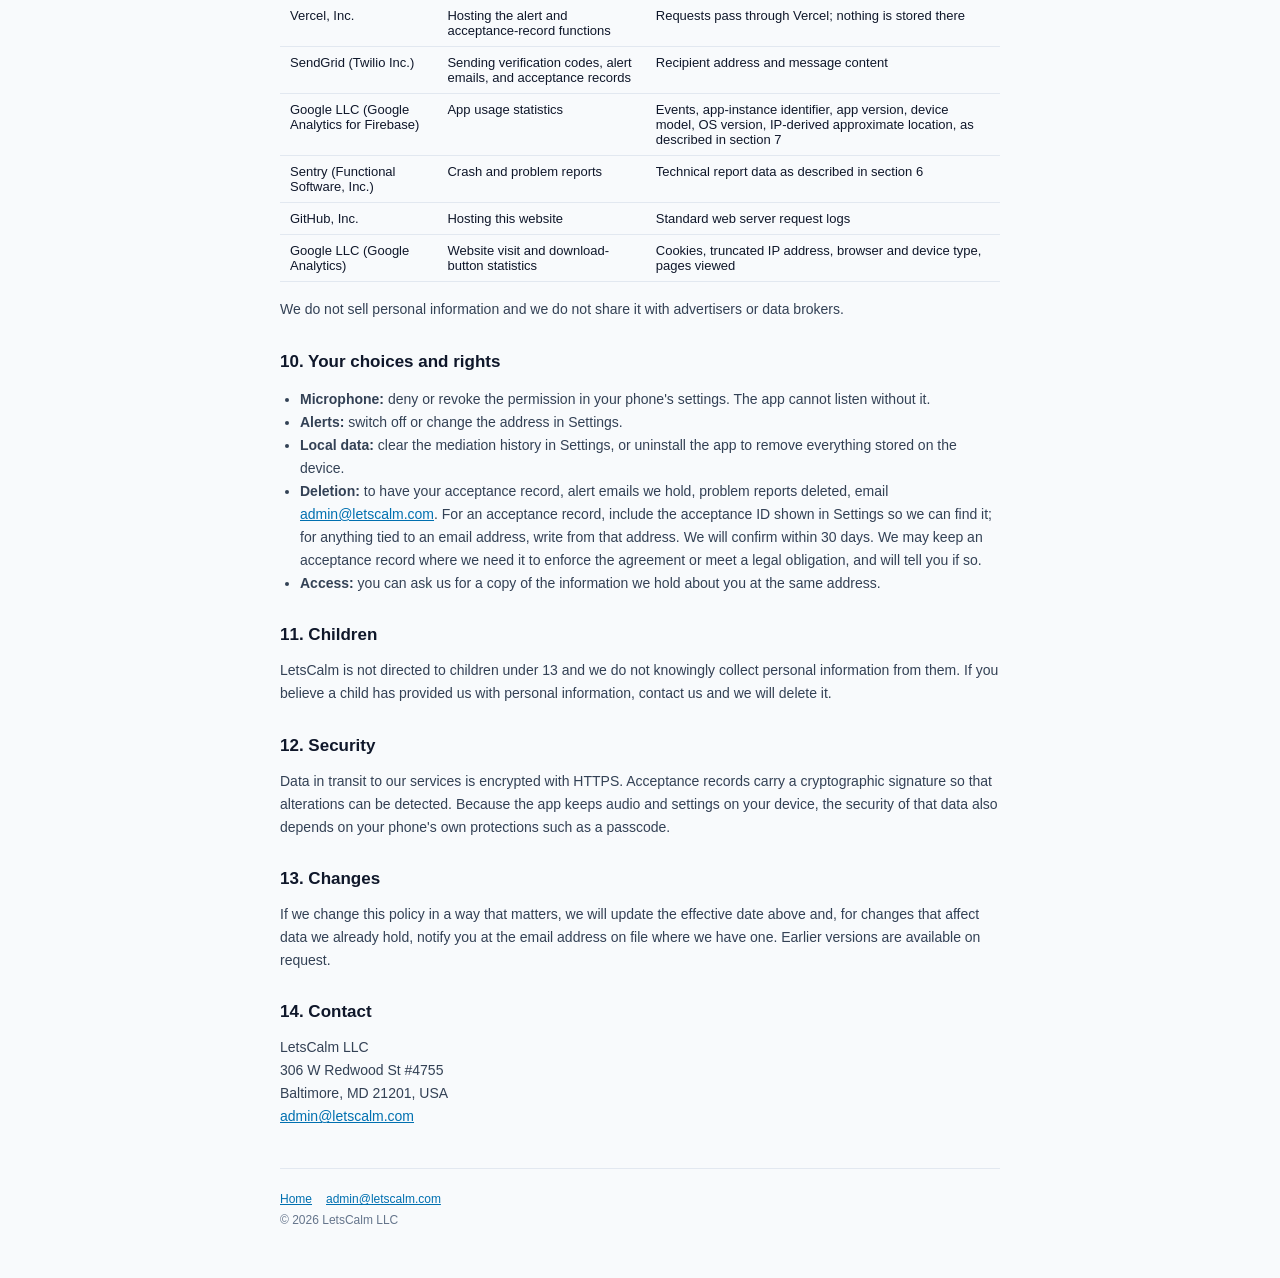
==== commit 53ef3511: "docs(privacy): disclose Firebase Analytics in the app The iOS and Android apps have sent Firebase An" ====
--- a/privacy.html
+++ b/privacy.html
@@ -20,15 +20,16 @@
   </header>
 
   <h1>Privacy policy</h1>
-  <p class="meta">LetsCalm LLC · Effective 7 November 2026 · Applies to the LetsCalm mobile app (iOS and Android) and to letscalm.com</p>
+  <p class="meta">LetsCalm LLC · Effective 8 November 2026 · Applies to the LetsCalm mobile app (iOS and Android) and to letscalm.com</p>
 
   <p>LetsCalm is built so that the most sensitive thing it touches, the sound in your home, never leaves your phone. This policy explains exactly what the app does with data, the few things that do reach us, why, and how to get them removed. If anything here is unclear, email <a href="mailto:admin@letscalm.com">admin@letscalm.com</a>.</p>
 
   <h2>1. The short version</h2>
   <ul>
     <li>Microphone audio is analyzed on your device and discarded immediately. It is never recorded, stored, or transmitted.</li>
-    <li>The app has no accounts, no advertising, no analytics SDK, and no data sales.</li>
-    <li>Three things can reach us, each only when you choose it: an email address for alerts, your acceptance of the beta agreement, and crash or bug reports.</li>
+    <li>The app has no accounts, no advertising, no tracking across other companies' apps or websites, and no data sales.</li>
+    <li>The app sends anonymous usage statistics (which screens are opened and when calming audio plays, for example) to Google Firebase Analytics, so we can see how the app is used. They contain no audio, name, or email address.</li>
+    <li>Everything else that reaches us is something you choose to send: an email address for alerts, your acceptance of the beta agreement, and crash or bug reports.</li>
     <li>You can have any of it deleted by emailing us.</li>
   </ul>
 
@@ -36,7 +37,7 @@
   <p>LetsCalm's purpose is to listen for pet vocalizations, so it asks for microphone permission and, if you allow it, keeps listening while the app is open and in the background. What happens to that audio:</p>
   <ul>
     <li>Audio is captured in short frames, converted in memory into numeric features, and evaluated by machine-learning models that run entirely on the phone. Each frame is discarded as soon as it has been evaluated.</li>
-    <li>No audio, and no data derived from audio, is written to storage or sent over the network. The app does not contain any code path that uploads sound.</li>
+    <li>No audio is written to storage or sent over the network, and the app does not contain any code path that uploads sound. The only results of the analysis that leave the phone are the detected species and reading in an alert email you have turned on (section 4) and the detected species in usage statistics (section 7).</li>
     <li>You can stop listening at any time with the button on the main screen, and revoke the permission in your phone's settings.</li>
     <li>Because the microphone may pick up other people in your home, you are responsible for telling household members and guests that the app is running.</li>
   </ul>
@@ -75,42 +76,52 @@
   <h2>6. Crash reports and problem reports</h2>
   <p>If the app crashes, or if you use "Report a problem" in Settings, a report goes to Sentry (Functional Software, Inc.), the crash-reporting service we use. A report contains a stack trace, the app version, device model and OS version, the install identifier, recent app log lines, and the last few mediation-history entries. If you write a description in a problem report, that text is included. Reports never contain audio, your name, or your email address; we have configured Sentry not to collect personal identifiers or IP addresses. Sentry retains reports for 90 days.</p>
 
-  <h2>7. This website</h2>
+  <h2>7. Usage statistics</h2>
+  <p>The app uses Google Analytics for Firebase (Google LLC) to count how it is used, so we can tell which features people rely on and where the app fails. It records these events:</p>
+  <ul>
+    <li>Which screen is open (Monitor or Settings).</li>
+    <li>When monitoring starts or stops, and when the microphone stream stalls.</li>
+    <li>When the app plays calming audio, sends an alert, or skips one, with the detected species and what triggered it.</li>
+  </ul>
+  <p>Along with those events, the Firebase SDK sends a random app-instance identifier generated by Firebase, the app version, the device model and OS version, and your IP address, from which Google derives an approximate location such as country or city. The events never include audio, your pet's name, your email address, or anything you type. We have built the app without Apple's advertising identifier and switched off Firebase's advertising, ad-personalization and ad-storage features, and we do not link these statistics to your email address, acceptance record, or crash reports. Google processes this data under its own privacy policy and keeps it for the retention period set in our Google Analytics property. The app has no setting to turn statistics off; uninstalling the app stops them. Because the statistics carry only a random identifier, we cannot find them from your name or email address, so we cannot single out or delete one person's statistics.</p>
+
+  <h2>8. This website</h2>
   <p>letscalm.com is a static site hosted on GitHub Pages (GitHub, Inc.). GitHub may log requests, including IP addresses, for the operation and security of its service, under GitHub's privacy statement.</p>
   <p>The site uses Google Analytics 4 (Google LLC) to count visits and taps on the download buttons, so we can tell whether people find the app. Google Analytics sets cookies in your browser and receives your truncated IP address, your approximate location derived from it, and your browser and device type; Google processes this under its own privacy policy. We have not enabled Google Signals, advertising features, or user-ID tracking, and we do not link analytics data to anything in the app. You can stop it with the <a href="https://tools.google.com/dlpage/gaoptout" rel="noopener">Google Analytics opt-out browser add-on</a>, by blocking cookies for this site, or with any content blocker.</p>
 
-  <h2>8. Service providers</h2>
+  <h2>9. Service providers</h2>
   <table>
     <tr><th>Provider</th><th>Purpose</th><th>Data it handles</th></tr>
     <tr><td>Apple (TestFlight, App Store)</td><td>Distributing the app</td><td>Whatever Apple collects for TestFlight under its own terms; we see aggregate install and crash counts only</td></tr>
     <tr><td>Google (Google Play)</td><td>Distributing the app</td><td>Whatever Google collects for Play testing under its own terms</td></tr>
     <tr><td>Vercel, Inc.</td><td>Hosting the alert and acceptance-record functions</td><td>Requests pass through Vercel; nothing is stored there</td></tr>
     <tr><td>SendGrid (Twilio Inc.)</td><td>Sending verification codes, alert emails, and acceptance records</td><td>Recipient address and message content</td></tr>
+    <tr><td>Google LLC (Google Analytics for Firebase)</td><td>App usage statistics</td><td>Events, app-instance identifier, app version, device model, OS version, IP-derived approximate location, as described in section 7</td></tr>
     <tr><td>Sentry (Functional Software, Inc.)</td><td>Crash and problem reports</td><td>Technical report data as described in section 6</td></tr>
     <tr><td>GitHub, Inc.</td><td>Hosting this website</td><td>Standard web server request logs</td></tr>
     <tr><td>Google LLC (Google Analytics)</td><td>Website visit and download-button statistics</td><td>Cookies, truncated IP address, browser and device type, pages viewed</td></tr>
   </table>
   <p>We do not sell personal information and we do not share it with advertisers or data brokers.</p>
 
-  <h2>9. Your choices and rights</h2>
+  <h2>10. Your choices and rights</h2>
   <ul>
     <li><b>Microphone:</b> deny or revoke the permission in your phone's settings. The app cannot listen without it.</li>
     <li><b>Alerts:</b> switch off or change the address in Settings.</li>
     <li><b>Local data:</b> clear the mediation history in Settings, or uninstall the app to remove everything stored on the device.</li>
-    <li><b>Deletion:</b> to have your acceptance record, alert emails we hold, or problem reports deleted, email <a href="mailto:admin@letscalm.com">admin@letscalm.com</a>. For an acceptance record, include the acceptance ID shown in Settings so we can find it; for anything tied to an email address, write from that address. We will confirm within 30 days. We may keep an acceptance record where we need it to enforce the agreement or meet a legal obligation, and will tell you if so.</li>
+    <li><b>Deletion:</b> to have your acceptance record, alert emails we hold, problem reports deleted, email <a href="mailto:admin@letscalm.com">admin@letscalm.com</a>. For an acceptance record, include the acceptance ID shown in Settings so we can find it; for anything tied to an email address, write from that address. We will confirm within 30 days. We may keep an acceptance record where we need it to enforce the agreement or meet a legal obligation, and will tell you if so.</li>
     <li><b>Access:</b> you can ask us for a copy of the information we hold about you at the same address.</li>
   </ul>
 
-  <h2>10. Children</h2>
+  <h2>11. Children</h2>
   <p>LetsCalm is not directed to children under 13 and we do not knowingly collect personal information from them. If you believe a child has provided us with personal information, contact us and we will delete it.</p>
 
-  <h2>11. Security</h2>
+  <h2>12. Security</h2>
   <p>Data in transit to our services is encrypted with HTTPS. Acceptance records carry a cryptographic signature so that alterations can be detected. Because the app keeps audio and settings on your device, the security of that data also depends on your phone's own protections such as a passcode.</p>
 
-  <h2>12. Changes</h2>
+  <h2>13. Changes</h2>
   <p>If we change this policy in a way that matters, we will update the effective date above and, for changes that affect data we already hold, notify you at the email address on file where we have one. Earlier versions are available on request.</p>
 
-  <h2>13. Contact</h2>
+  <h2>14. Contact</h2>
   <p>LetsCalm LLC<br>306 W Redwood St #4755<br>Baltimore, MD 21201, USA<br><a href="mailto:admin@letscalm.com">admin@letscalm.com</a></p>
 
   <footer>
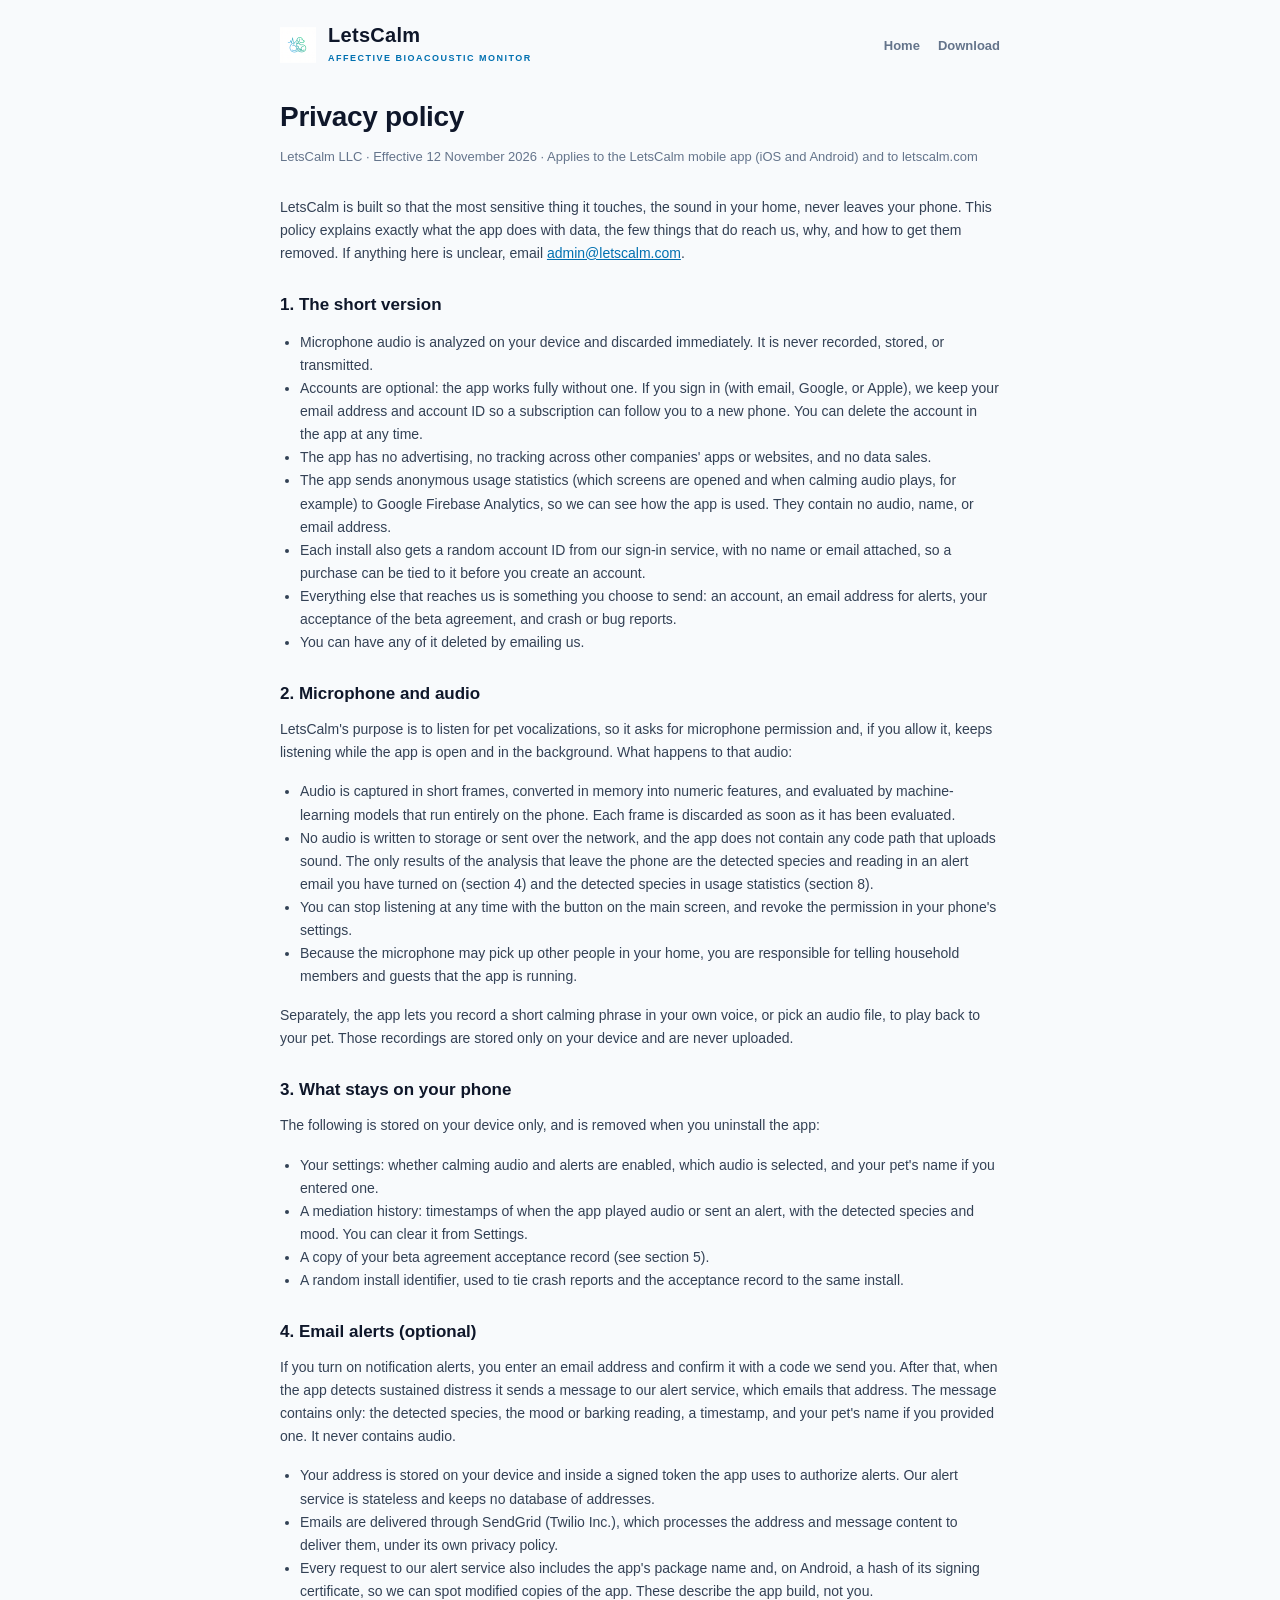
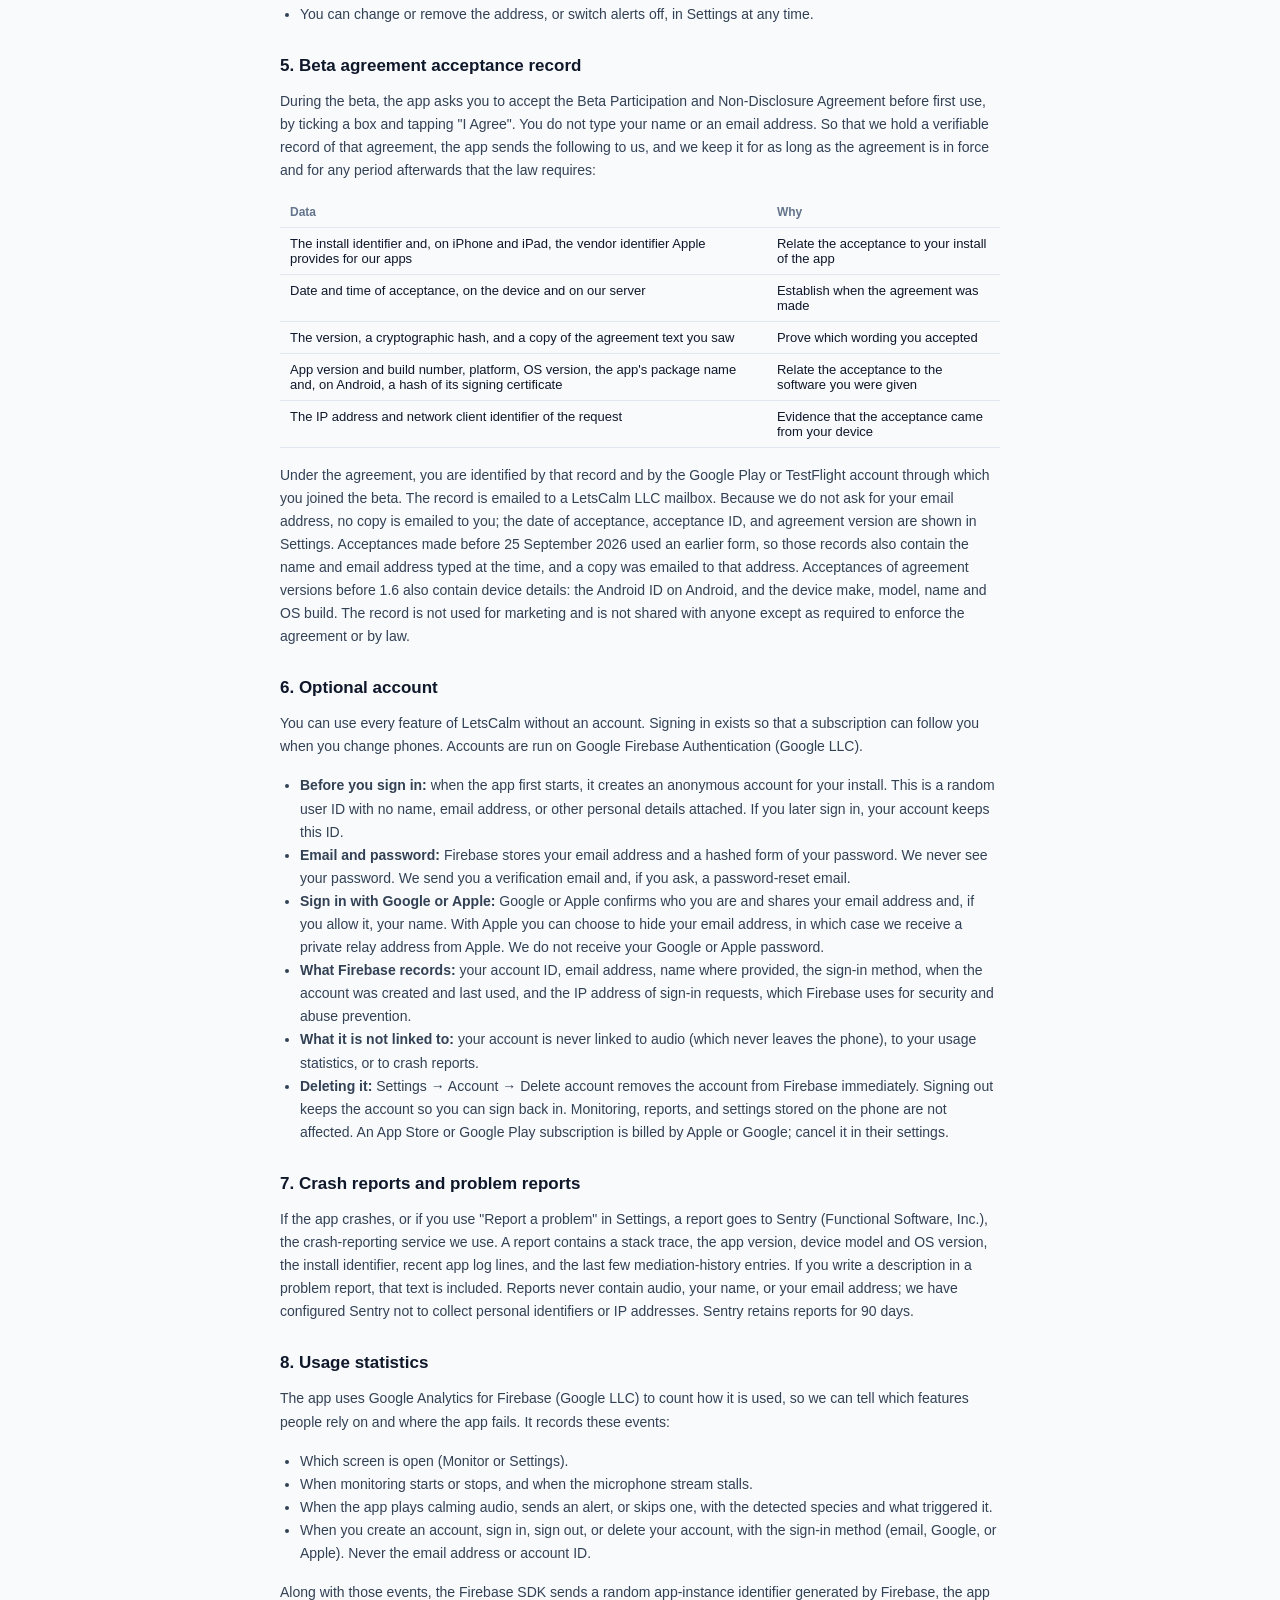
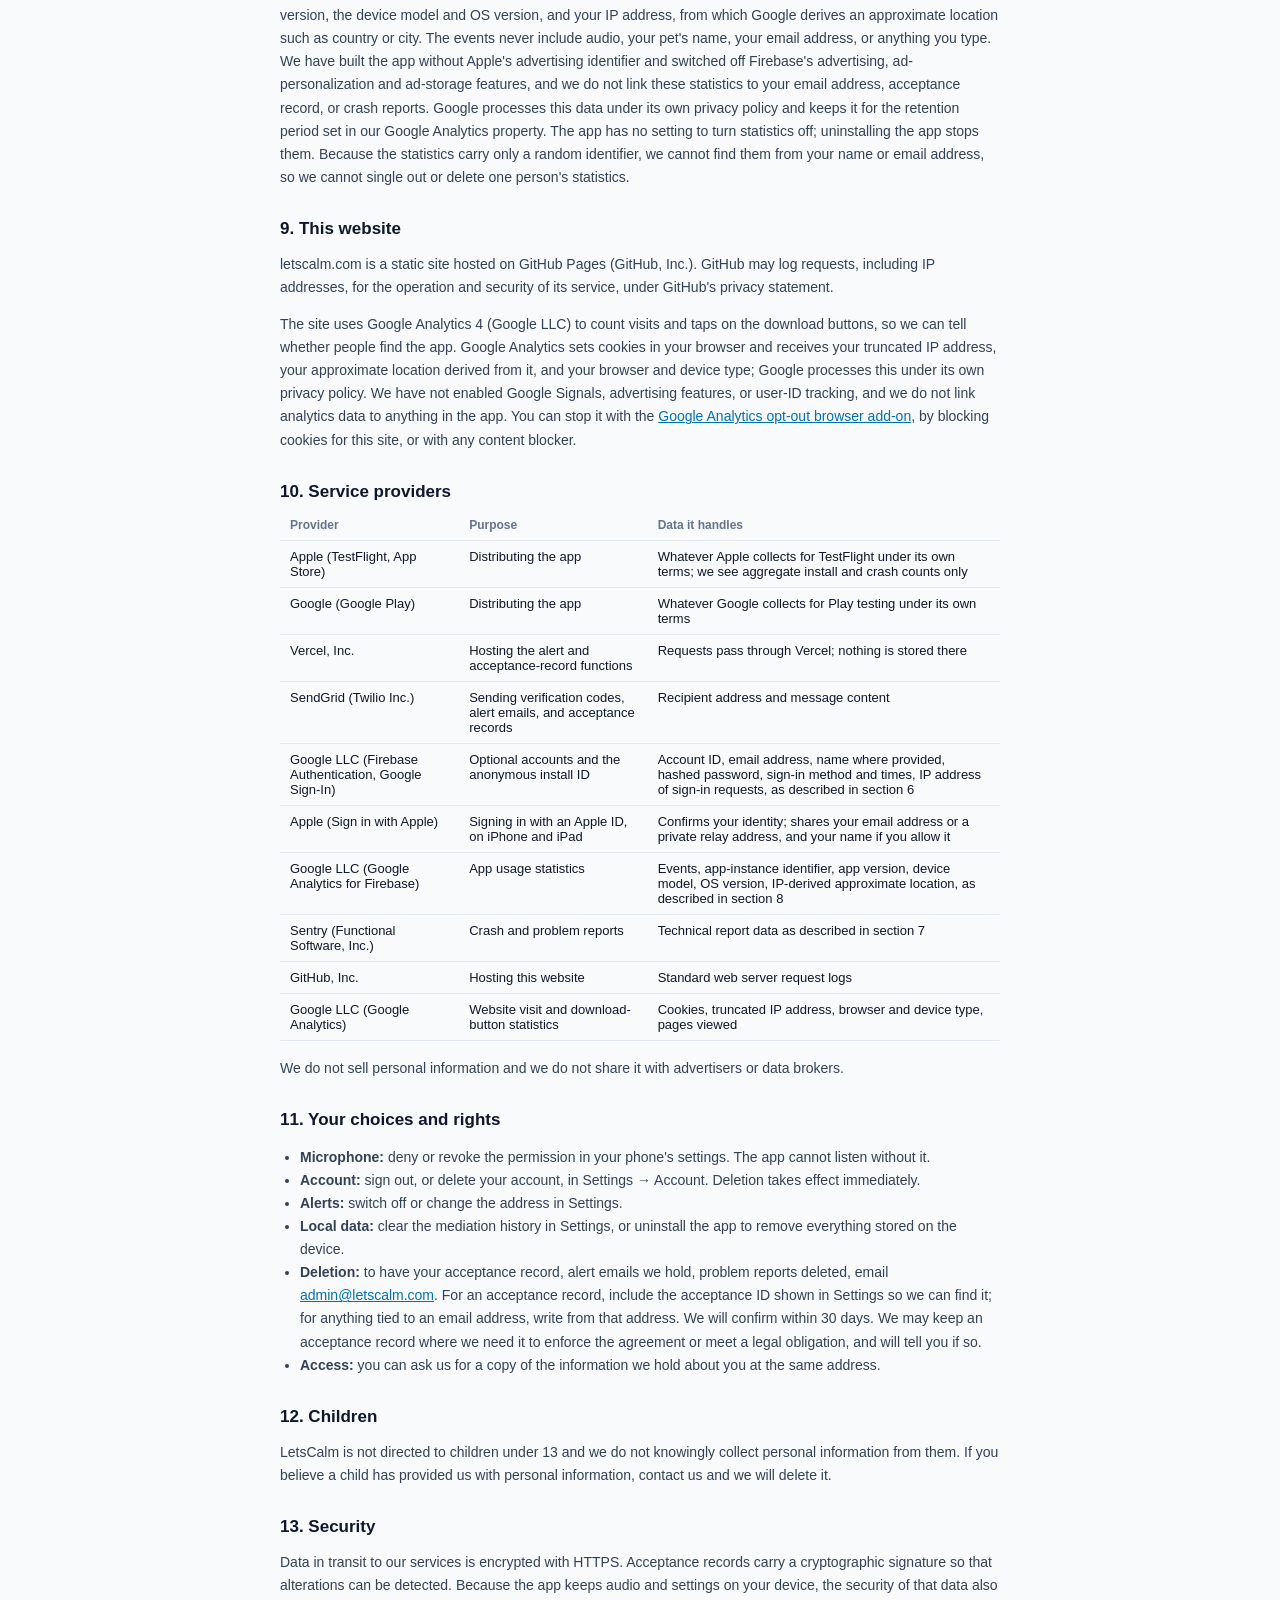
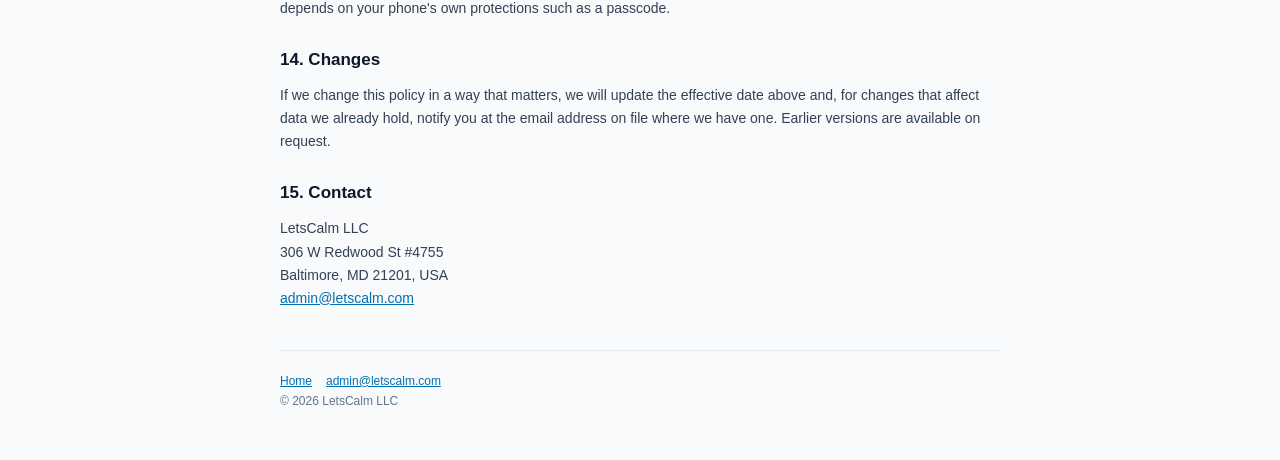
==== commit 5caf3451: "docs(privacy): disclose optional accounts New section 6 on Firebase Authentication: the anonymous in" ====
--- a/privacy.html
+++ b/privacy.html
@@ -20,16 +20,18 @@
   </header>
 
   <h1>Privacy policy</h1>
-  <p class="meta">LetsCalm LLC · Effective 8 November 2026 · Applies to the LetsCalm mobile app (iOS and Android) and to letscalm.com</p>
+  <p class="meta">LetsCalm LLC · Effective 12 November 2026 · Applies to the LetsCalm mobile app (iOS and Android) and to letscalm.com</p>
 
   <p>LetsCalm is built so that the most sensitive thing it touches, the sound in your home, never leaves your phone. This policy explains exactly what the app does with data, the few things that do reach us, why, and how to get them removed. If anything here is unclear, email <a href="mailto:admin@letscalm.com">admin@letscalm.com</a>.</p>
 
   <h2>1. The short version</h2>
   <ul>
     <li>Microphone audio is analyzed on your device and discarded immediately. It is never recorded, stored, or transmitted.</li>
-    <li>The app has no accounts, no advertising, no tracking across other companies' apps or websites, and no data sales.</li>
+    <li>Accounts are optional: the app works fully without one. If you sign in (with email, Google, or Apple), we keep your email address and account ID so a subscription can follow you to a new phone. You can delete the account in the app at any time.</li>
+    <li>The app has no advertising, no tracking across other companies' apps or websites, and no data sales.</li>
     <li>The app sends anonymous usage statistics (which screens are opened and when calming audio plays, for example) to Google Firebase Analytics, so we can see how the app is used. They contain no audio, name, or email address.</li>
-    <li>Everything else that reaches us is something you choose to send: an email address for alerts, your acceptance of the beta agreement, and crash or bug reports.</li>
+    <li>Each install also gets a random account ID from our sign-in service, with no name or email attached, so a purchase can be tied to it before you create an account.</li>
+    <li>Everything else that reaches us is something you choose to send: an account, an email address for alerts, your acceptance of the beta agreement, and crash or bug reports.</li>
     <li>You can have any of it deleted by emailing us.</li>
   </ul>
 
@@ -37,7 +39,7 @@
   <p>LetsCalm's purpose is to listen for pet vocalizations, so it asks for microphone permission and, if you allow it, keeps listening while the app is open and in the background. What happens to that audio:</p>
   <ul>
     <li>Audio is captured in short frames, converted in memory into numeric features, and evaluated by machine-learning models that run entirely on the phone. Each frame is discarded as soon as it has been evaluated.</li>
-    <li>No audio is written to storage or sent over the network, and the app does not contain any code path that uploads sound. The only results of the analysis that leave the phone are the detected species and reading in an alert email you have turned on (section 4) and the detected species in usage statistics (section 7).</li>
+    <li>No audio is written to storage or sent over the network, and the app does not contain any code path that uploads sound. The only results of the analysis that leave the phone are the detected species and reading in an alert email you have turned on (section 4) and the detected species in usage statistics (section 8).</li>
     <li>You can stop listening at any time with the button on the main screen, and revoke the permission in your phone's settings.</li>
     <li>Because the microphone may pick up other people in your home, you are responsible for telling household members and guests that the app is running.</li>
   </ul>
@@ -73,55 +75,70 @@
   </table>
   <p>Under the agreement, you are identified by that record and by the Google Play or TestFlight account through which you joined the beta. The record is emailed to a LetsCalm LLC mailbox. Because we do not ask for your email address, no copy is emailed to you; the date of acceptance, acceptance ID, and agreement version are shown in Settings. Acceptances made before 25 September 2026 used an earlier form, so those records also contain the name and email address typed at the time, and a copy was emailed to that address. Acceptances of agreement versions before 1.6 also contain device details: the Android ID on Android, and the device make, model, name and OS build. The record is not used for marketing and is not shared with anyone except as required to enforce the agreement or by law.</p>
 
-  <h2>6. Crash reports and problem reports</h2>
+  <h2>6. Optional account</h2>
+  <p>You can use every feature of LetsCalm without an account. Signing in exists so that a subscription can follow you when you change phones. Accounts are run on Google Firebase Authentication (Google LLC).</p>
+  <ul>
+    <li><b>Before you sign in:</b> when the app first starts, it creates an anonymous account for your install. This is a random user ID with no name, email address, or other personal details attached. If you later sign in, your account keeps this ID.</li>
+    <li><b>Email and password:</b> Firebase stores your email address and a hashed form of your password. We never see your password. We send you a verification email and, if you ask, a password-reset email.</li>
+    <li><b>Sign in with Google or Apple:</b> Google or Apple confirms who you are and shares your email address and, if you allow it, your name. With Apple you can choose to hide your email address, in which case we receive a private relay address from Apple. We do not receive your Google or Apple password.</li>
+    <li><b>What Firebase records:</b> your account ID, email address, name where provided, the sign-in method, when the account was created and last used, and the IP address of sign-in requests, which Firebase uses for security and abuse prevention.</li>
+    <li><b>What it is not linked to:</b> your account is never linked to audio (which never leaves the phone), to your usage statistics, or to crash reports.</li>
+    <li><b>Deleting it:</b> Settings → Account → Delete account removes the account from Firebase immediately. Signing out keeps the account so you can sign back in. Monitoring, reports, and settings stored on the phone are not affected. An App Store or Google Play subscription is billed by Apple or Google; cancel it in their settings.</li>
+  </ul>
+
+  <h2>7. Crash reports and problem reports</h2>
   <p>If the app crashes, or if you use "Report a problem" in Settings, a report goes to Sentry (Functional Software, Inc.), the crash-reporting service we use. A report contains a stack trace, the app version, device model and OS version, the install identifier, recent app log lines, and the last few mediation-history entries. If you write a description in a problem report, that text is included. Reports never contain audio, your name, or your email address; we have configured Sentry not to collect personal identifiers or IP addresses. Sentry retains reports for 90 days.</p>
 
-  <h2>7. Usage statistics</h2>
+  <h2>8. Usage statistics</h2>
   <p>The app uses Google Analytics for Firebase (Google LLC) to count how it is used, so we can tell which features people rely on and where the app fails. It records these events:</p>
   <ul>
     <li>Which screen is open (Monitor or Settings).</li>
     <li>When monitoring starts or stops, and when the microphone stream stalls.</li>
     <li>When the app plays calming audio, sends an alert, or skips one, with the detected species and what triggered it.</li>
+    <li>When you create an account, sign in, sign out, or delete your account, with the sign-in method (email, Google, or Apple). Never the email address or account ID.</li>
   </ul>
   <p>Along with those events, the Firebase SDK sends a random app-instance identifier generated by Firebase, the app version, the device model and OS version, and your IP address, from which Google derives an approximate location such as country or city. The events never include audio, your pet's name, your email address, or anything you type. We have built the app without Apple's advertising identifier and switched off Firebase's advertising, ad-personalization and ad-storage features, and we do not link these statistics to your email address, acceptance record, or crash reports. Google processes this data under its own privacy policy and keeps it for the retention period set in our Google Analytics property. The app has no setting to turn statistics off; uninstalling the app stops them. Because the statistics carry only a random identifier, we cannot find them from your name or email address, so we cannot single out or delete one person's statistics.</p>
 
-  <h2>8. This website</h2>
+  <h2>9. This website</h2>
   <p>letscalm.com is a static site hosted on GitHub Pages (GitHub, Inc.). GitHub may log requests, including IP addresses, for the operation and security of its service, under GitHub's privacy statement.</p>
   <p>The site uses Google Analytics 4 (Google LLC) to count visits and taps on the download buttons, so we can tell whether people find the app. Google Analytics sets cookies in your browser and receives your truncated IP address, your approximate location derived from it, and your browser and device type; Google processes this under its own privacy policy. We have not enabled Google Signals, advertising features, or user-ID tracking, and we do not link analytics data to anything in the app. You can stop it with the <a href="https://tools.google.com/dlpage/gaoptout" rel="noopener">Google Analytics opt-out browser add-on</a>, by blocking cookies for this site, or with any content blocker.</p>
 
-  <h2>9. Service providers</h2>
+  <h2>10. Service providers</h2>
   <table>
     <tr><th>Provider</th><th>Purpose</th><th>Data it handles</th></tr>
     <tr><td>Apple (TestFlight, App Store)</td><td>Distributing the app</td><td>Whatever Apple collects for TestFlight under its own terms; we see aggregate install and crash counts only</td></tr>
     <tr><td>Google (Google Play)</td><td>Distributing the app</td><td>Whatever Google collects for Play testing under its own terms</td></tr>
     <tr><td>Vercel, Inc.</td><td>Hosting the alert and acceptance-record functions</td><td>Requests pass through Vercel; nothing is stored there</td></tr>
     <tr><td>SendGrid (Twilio Inc.)</td><td>Sending verification codes, alert emails, and acceptance records</td><td>Recipient address and message content</td></tr>
-    <tr><td>Google LLC (Google Analytics for Firebase)</td><td>App usage statistics</td><td>Events, app-instance identifier, app version, device model, OS version, IP-derived approximate location, as described in section 7</td></tr>
-    <tr><td>Sentry (Functional Software, Inc.)</td><td>Crash and problem reports</td><td>Technical report data as described in section 6</td></tr>
+    <tr><td>Google LLC (Firebase Authentication, Google Sign-In)</td><td>Optional accounts and the anonymous install ID</td><td>Account ID, email address, name where provided, hashed password, sign-in method and times, IP address of sign-in requests, as described in section 6</td></tr>
+    <tr><td>Apple (Sign in with Apple)</td><td>Signing in with an Apple ID, on iPhone and iPad</td><td>Confirms your identity; shares your email address or a private relay address, and your name if you allow it</td></tr>
+    <tr><td>Google LLC (Google Analytics for Firebase)</td><td>App usage statistics</td><td>Events, app-instance identifier, app version, device model, OS version, IP-derived approximate location, as described in section 8</td></tr>
+    <tr><td>Sentry (Functional Software, Inc.)</td><td>Crash and problem reports</td><td>Technical report data as described in section 7</td></tr>
     <tr><td>GitHub, Inc.</td><td>Hosting this website</td><td>Standard web server request logs</td></tr>
     <tr><td>Google LLC (Google Analytics)</td><td>Website visit and download-button statistics</td><td>Cookies, truncated IP address, browser and device type, pages viewed</td></tr>
   </table>
   <p>We do not sell personal information and we do not share it with advertisers or data brokers.</p>
 
-  <h2>10. Your choices and rights</h2>
+  <h2>11. Your choices and rights</h2>
   <ul>
     <li><b>Microphone:</b> deny or revoke the permission in your phone's settings. The app cannot listen without it.</li>
+    <li><b>Account:</b> sign out, or delete your account, in Settings → Account. Deletion takes effect immediately.</li>
     <li><b>Alerts:</b> switch off or change the address in Settings.</li>
     <li><b>Local data:</b> clear the mediation history in Settings, or uninstall the app to remove everything stored on the device.</li>
     <li><b>Deletion:</b> to have your acceptance record, alert emails we hold, problem reports deleted, email <a href="mailto:admin@letscalm.com">admin@letscalm.com</a>. For an acceptance record, include the acceptance ID shown in Settings so we can find it; for anything tied to an email address, write from that address. We will confirm within 30 days. We may keep an acceptance record where we need it to enforce the agreement or meet a legal obligation, and will tell you if so.</li>
     <li><b>Access:</b> you can ask us for a copy of the information we hold about you at the same address.</li>
   </ul>
 
-  <h2>11. Children</h2>
+  <h2>12. Children</h2>
   <p>LetsCalm is not directed to children under 13 and we do not knowingly collect personal information from them. If you believe a child has provided us with personal information, contact us and we will delete it.</p>
 
-  <h2>12. Security</h2>
+  <h2>13. Security</h2>
   <p>Data in transit to our services is encrypted with HTTPS. Acceptance records carry a cryptographic signature so that alterations can be detected. Because the app keeps audio and settings on your device, the security of that data also depends on your phone's own protections such as a passcode.</p>
 
-  <h2>13. Changes</h2>
+  <h2>14. Changes</h2>
   <p>If we change this policy in a way that matters, we will update the effective date above and, for changes that affect data we already hold, notify you at the email address on file where we have one. Earlier versions are available on request.</p>
 
-  <h2>14. Contact</h2>
+  <h2>15. Contact</h2>
   <p>LetsCalm LLC<br>306 W Redwood St #4755<br>Baltimore, MD 21201, USA<br><a href="mailto:admin@letscalm.com">admin@letscalm.com</a></p>
 
   <footer>
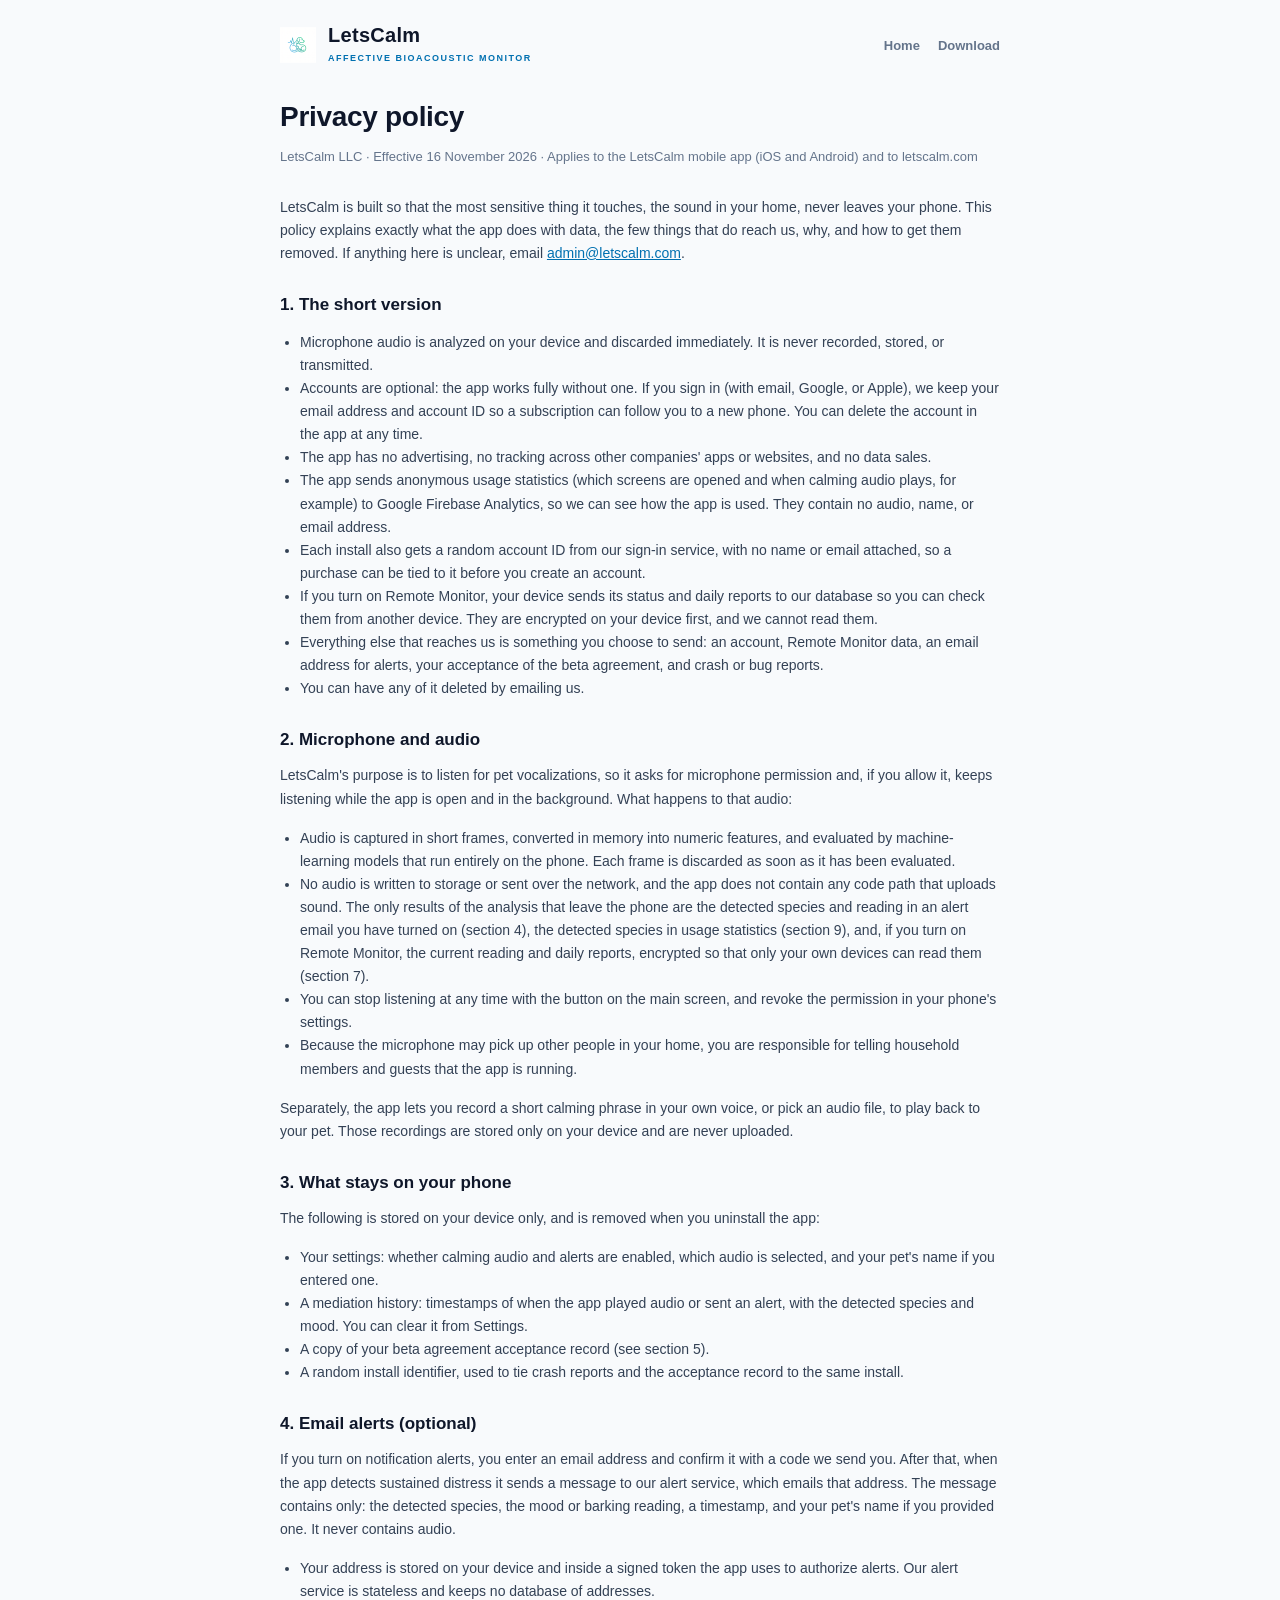
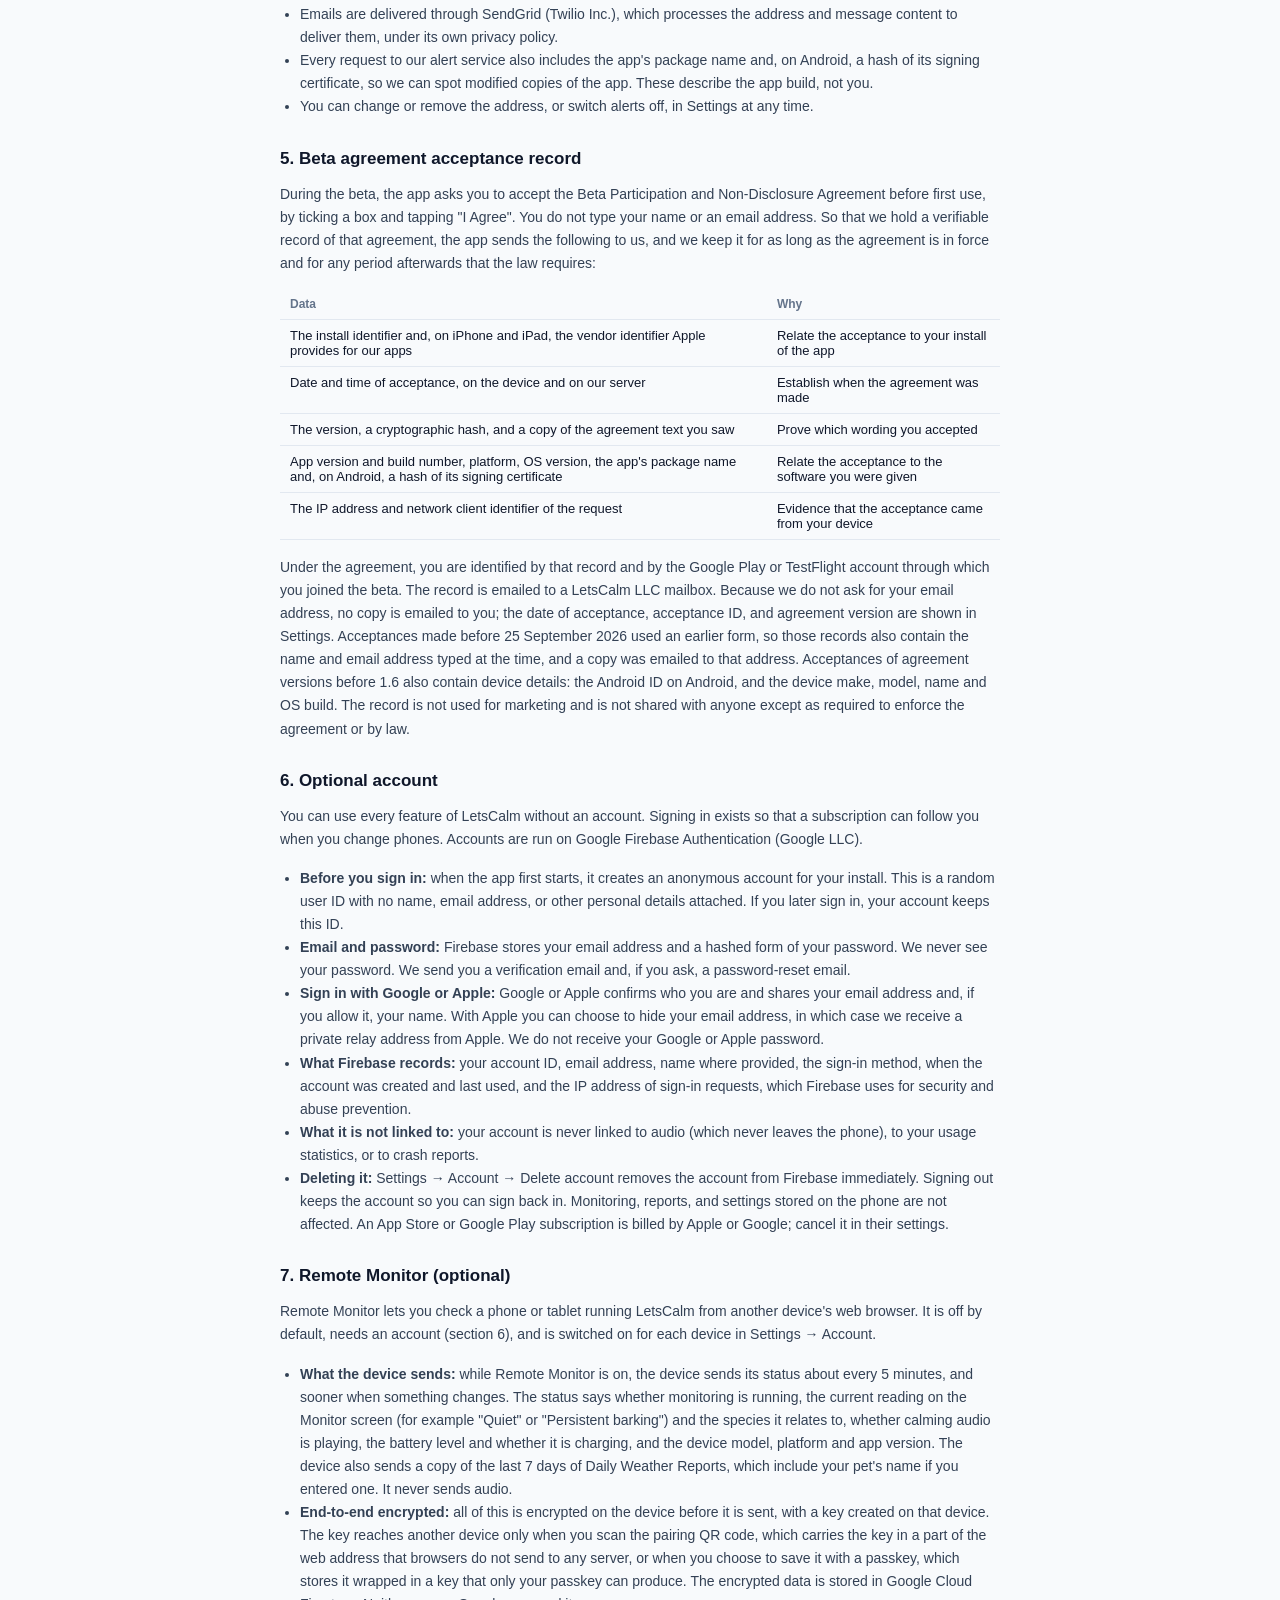
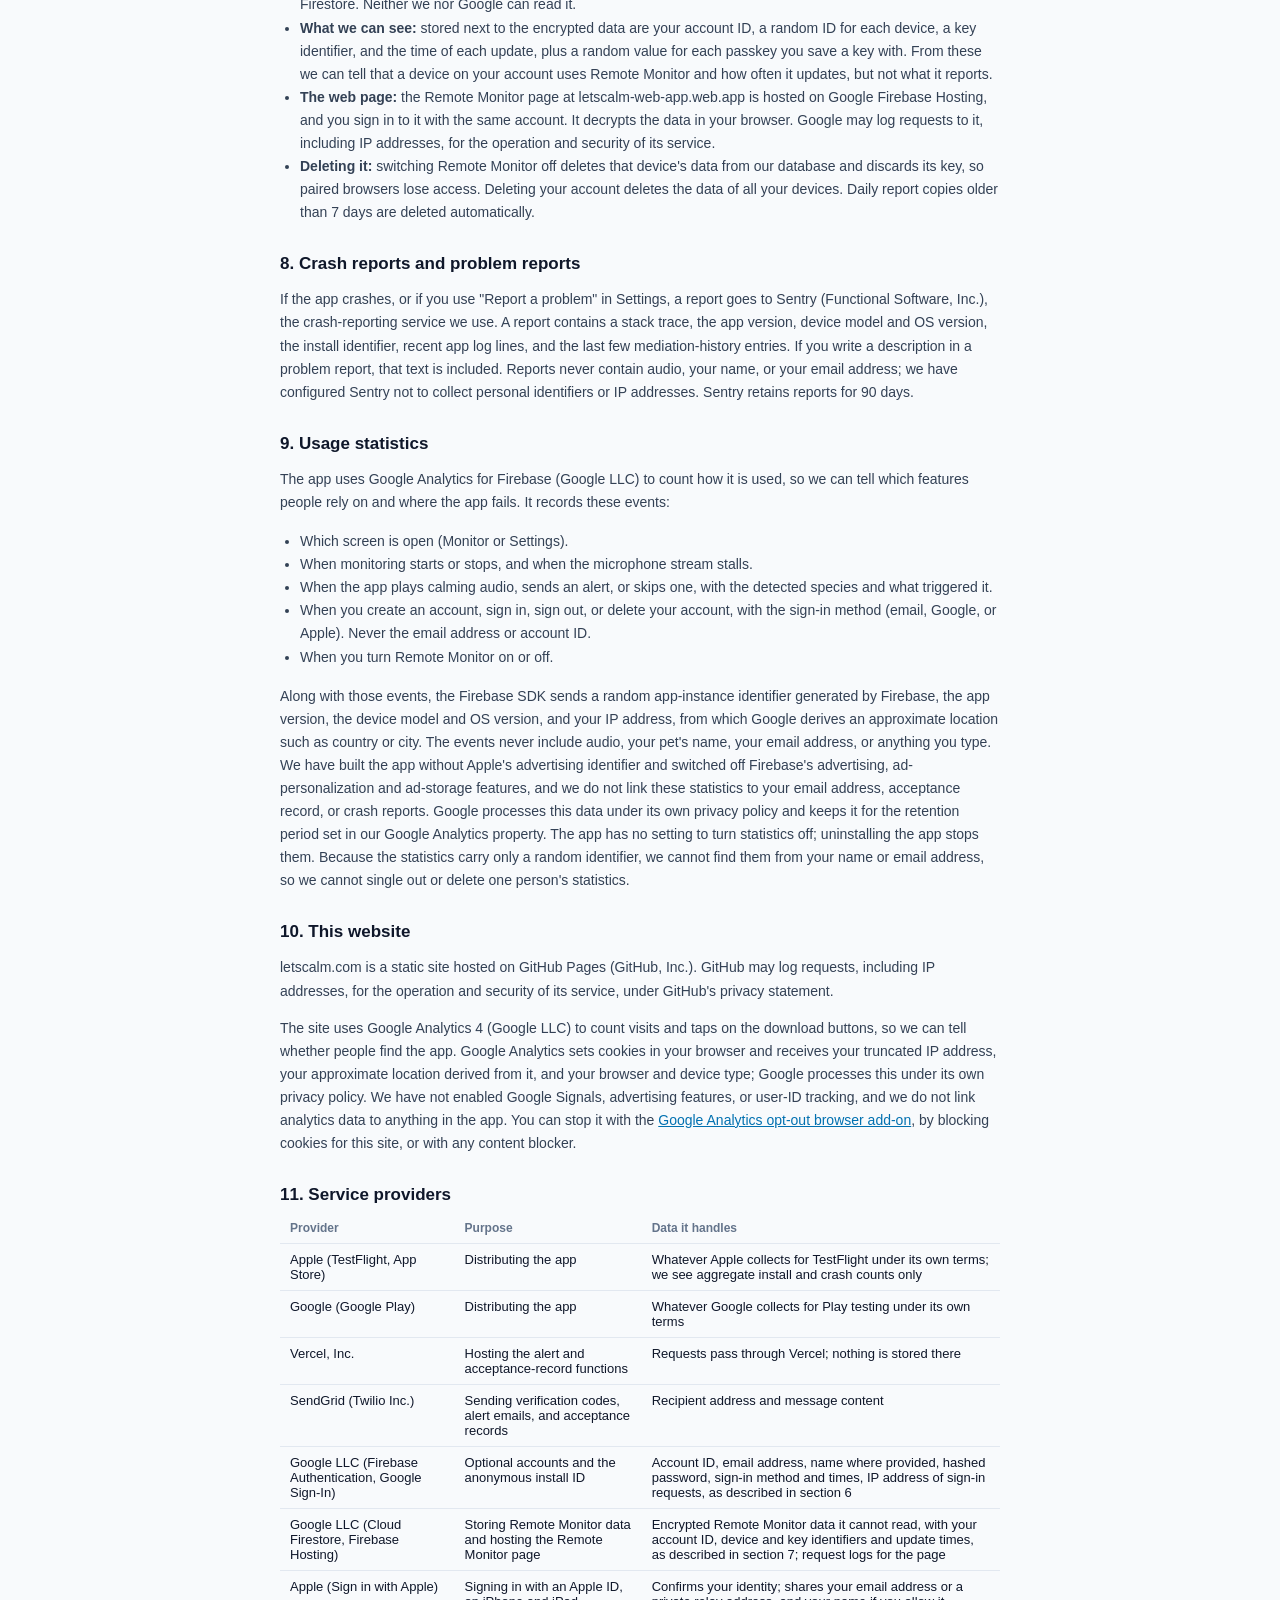
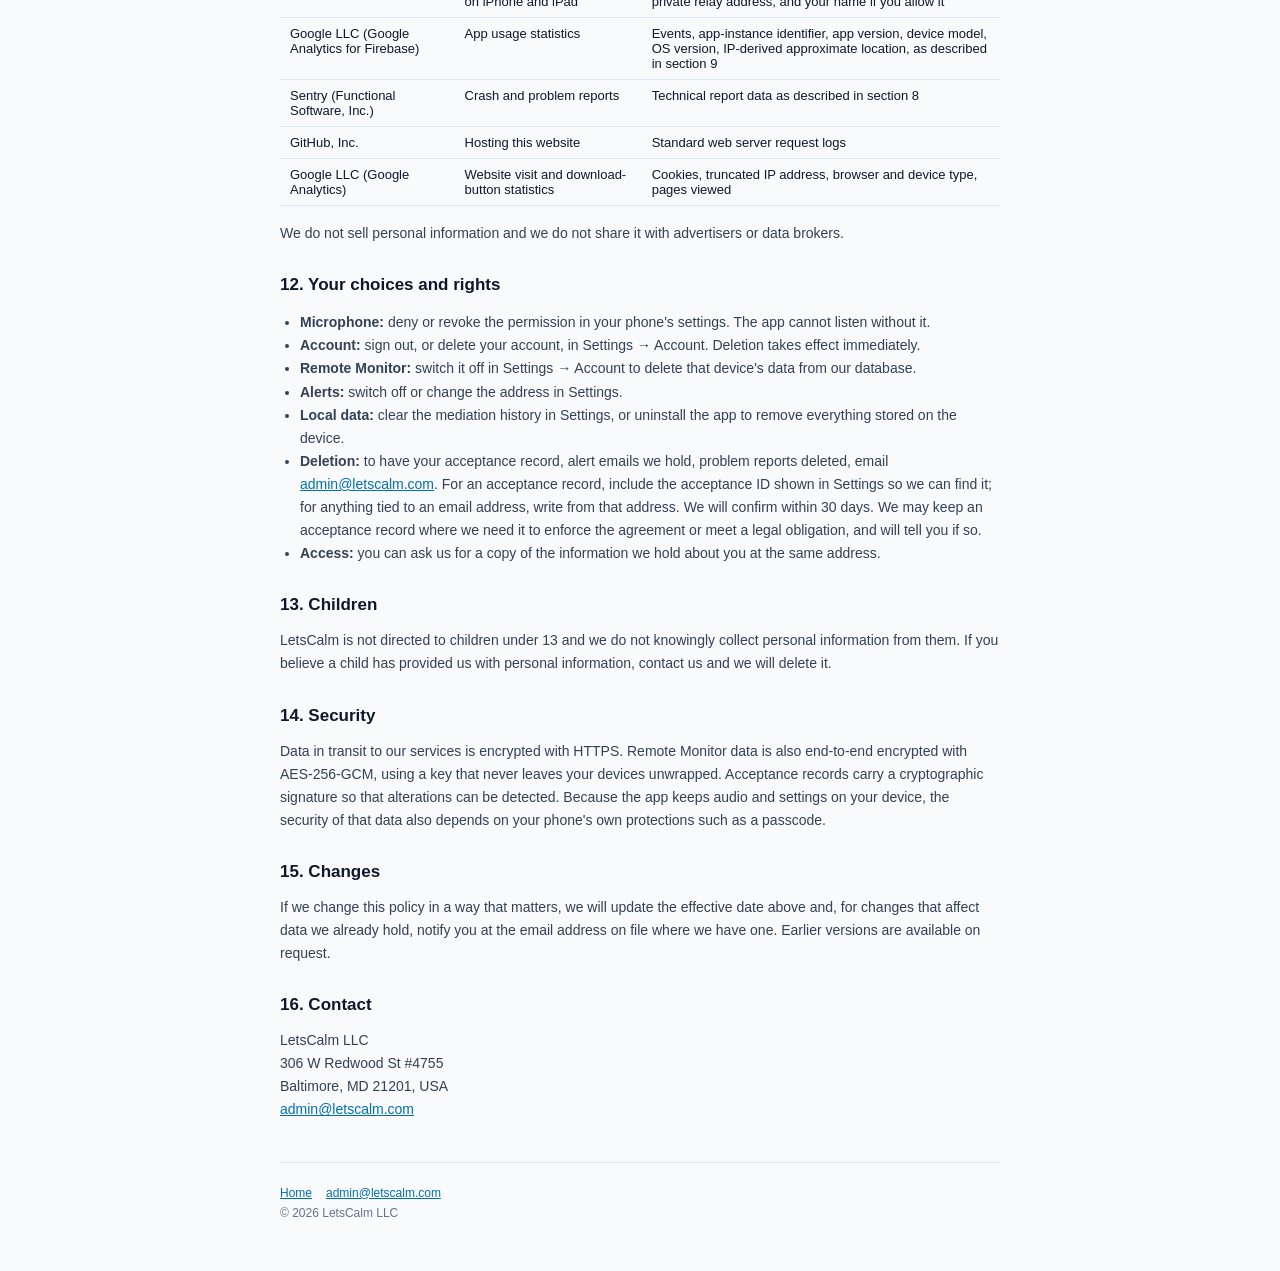
==== commit 858c54e7: "docs(privacy): disclose Remote Monitor Adds section 7 on the optional, end-to-end encrypted Remote M" ====
--- a/privacy.html
+++ b/privacy.html
@@ -20,7 +20,7 @@
   </header>
 
   <h1>Privacy policy</h1>
-  <p class="meta">LetsCalm LLC · Effective 12 November 2026 · Applies to the LetsCalm mobile app (iOS and Android) and to letscalm.com</p>
+  <p class="meta">LetsCalm LLC · Effective 16 November 2026 · Applies to the LetsCalm mobile app (iOS and Android) and to letscalm.com</p>
 
   <p>LetsCalm is built so that the most sensitive thing it touches, the sound in your home, never leaves your phone. This policy explains exactly what the app does with data, the few things that do reach us, why, and how to get them removed. If anything here is unclear, email <a href="mailto:admin@letscalm.com">admin@letscalm.com</a>.</p>
 
@@ -31,7 +31,8 @@
     <li>The app has no advertising, no tracking across other companies' apps or websites, and no data sales.</li>
     <li>The app sends anonymous usage statistics (which screens are opened and when calming audio plays, for example) to Google Firebase Analytics, so we can see how the app is used. They contain no audio, name, or email address.</li>
     <li>Each install also gets a random account ID from our sign-in service, with no name or email attached, so a purchase can be tied to it before you create an account.</li>
-    <li>Everything else that reaches us is something you choose to send: an account, an email address for alerts, your acceptance of the beta agreement, and crash or bug reports.</li>
+    <li>If you turn on Remote Monitor, your device sends its status and daily reports to our database so you can check them from another device. They are encrypted on your device first, and we cannot read them.</li>
+    <li>Everything else that reaches us is something you choose to send: an account, Remote Monitor data, an email address for alerts, your acceptance of the beta agreement, and crash or bug reports.</li>
     <li>You can have any of it deleted by emailing us.</li>
   </ul>
 
@@ -39,7 +40,7 @@
   <p>LetsCalm's purpose is to listen for pet vocalizations, so it asks for microphone permission and, if you allow it, keeps listening while the app is open and in the background. What happens to that audio:</p>
   <ul>
     <li>Audio is captured in short frames, converted in memory into numeric features, and evaluated by machine-learning models that run entirely on the phone. Each frame is discarded as soon as it has been evaluated.</li>
-    <li>No audio is written to storage or sent over the network, and the app does not contain any code path that uploads sound. The only results of the analysis that leave the phone are the detected species and reading in an alert email you have turned on (section 4) and the detected species in usage statistics (section 8).</li>
+    <li>No audio is written to storage or sent over the network, and the app does not contain any code path that uploads sound. The only results of the analysis that leave the phone are the detected species and reading in an alert email you have turned on (section 4), the detected species in usage statistics (section 9), and, if you turn on Remote Monitor, the current reading and daily reports, encrypted so that only your own devices can read them (section 7).</li>
     <li>You can stop listening at any time with the button on the main screen, and revoke the permission in your phone's settings.</li>
     <li>Because the microphone may pick up other people in your home, you are responsible for telling household members and guests that the app is running.</li>
   </ul>
@@ -86,24 +87,35 @@
     <li><b>Deleting it:</b> Settings → Account → Delete account removes the account from Firebase immediately. Signing out keeps the account so you can sign back in. Monitoring, reports, and settings stored on the phone are not affected. An App Store or Google Play subscription is billed by Apple or Google; cancel it in their settings.</li>
   </ul>
 
-  <h2>7. Crash reports and problem reports</h2>
+  <h2>7. Remote Monitor (optional)</h2>
+  <p>Remote Monitor lets you check a phone or tablet running LetsCalm from another device's web browser. It is off by default, needs an account (section 6), and is switched on for each device in Settings → Account.</p>
+  <ul>
+    <li><b>What the device sends:</b> while Remote Monitor is on, the device sends its status about every 5 minutes, and sooner when something changes. The status says whether monitoring is running, the current reading on the Monitor screen (for example "Quiet" or "Persistent barking") and the species it relates to, whether calming audio is playing, the battery level and whether it is charging, and the device model, platform and app version. The device also sends a copy of the last 7 days of Daily Weather Reports, which include your pet's name if you entered one. It never sends audio.</li>
+    <li><b>End-to-end encrypted:</b> all of this is encrypted on the device before it is sent, with a key created on that device. The key reaches another device only when you scan the pairing QR code, which carries the key in a part of the web address that browsers do not send to any server, or when you choose to save it with a passkey, which stores it wrapped in a key that only your passkey can produce. The encrypted data is stored in Google Cloud Firestore. Neither we nor Google can read it.</li>
+    <li><b>What we can see:</b> stored next to the encrypted data are your account ID, a random ID for each device, a key identifier, and the time of each update, plus a random value for each passkey you save a key with. From these we can tell that a device on your account uses Remote Monitor and how often it updates, but not what it reports.</li>
+    <li><b>The web page:</b> the Remote Monitor page at letscalm-web-app.web.app is hosted on Google Firebase Hosting, and you sign in to it with the same account. It decrypts the data in your browser. Google may log requests to it, including IP addresses, for the operation and security of its service.</li>
+    <li><b>Deleting it:</b> switching Remote Monitor off deletes that device's data from our database and discards its key, so paired browsers lose access. Deleting your account deletes the data of all your devices. Daily report copies older than 7 days are deleted automatically.</li>
+  </ul>
+
+  <h2>8. Crash reports and problem reports</h2>
   <p>If the app crashes, or if you use "Report a problem" in Settings, a report goes to Sentry (Functional Software, Inc.), the crash-reporting service we use. A report contains a stack trace, the app version, device model and OS version, the install identifier, recent app log lines, and the last few mediation-history entries. If you write a description in a problem report, that text is included. Reports never contain audio, your name, or your email address; we have configured Sentry not to collect personal identifiers or IP addresses. Sentry retains reports for 90 days.</p>
 
-  <h2>8. Usage statistics</h2>
+  <h2>9. Usage statistics</h2>
   <p>The app uses Google Analytics for Firebase (Google LLC) to count how it is used, so we can tell which features people rely on and where the app fails. It records these events:</p>
   <ul>
     <li>Which screen is open (Monitor or Settings).</li>
     <li>When monitoring starts or stops, and when the microphone stream stalls.</li>
     <li>When the app plays calming audio, sends an alert, or skips one, with the detected species and what triggered it.</li>
     <li>When you create an account, sign in, sign out, or delete your account, with the sign-in method (email, Google, or Apple). Never the email address or account ID.</li>
+    <li>When you turn Remote Monitor on or off.</li>
   </ul>
   <p>Along with those events, the Firebase SDK sends a random app-instance identifier generated by Firebase, the app version, the device model and OS version, and your IP address, from which Google derives an approximate location such as country or city. The events never include audio, your pet's name, your email address, or anything you type. We have built the app without Apple's advertising identifier and switched off Firebase's advertising, ad-personalization and ad-storage features, and we do not link these statistics to your email address, acceptance record, or crash reports. Google processes this data under its own privacy policy and keeps it for the retention period set in our Google Analytics property. The app has no setting to turn statistics off; uninstalling the app stops them. Because the statistics carry only a random identifier, we cannot find them from your name or email address, so we cannot single out or delete one person's statistics.</p>
 
-  <h2>9. This website</h2>
+  <h2>10. This website</h2>
   <p>letscalm.com is a static site hosted on GitHub Pages (GitHub, Inc.). GitHub may log requests, including IP addresses, for the operation and security of its service, under GitHub's privacy statement.</p>
   <p>The site uses Google Analytics 4 (Google LLC) to count visits and taps on the download buttons, so we can tell whether people find the app. Google Analytics sets cookies in your browser and receives your truncated IP address, your approximate location derived from it, and your browser and device type; Google processes this under its own privacy policy. We have not enabled Google Signals, advertising features, or user-ID tracking, and we do not link analytics data to anything in the app. You can stop it with the <a href="https://tools.google.com/dlpage/gaoptout" rel="noopener">Google Analytics opt-out browser add-on</a>, by blocking cookies for this site, or with any content blocker.</p>
 
-  <h2>10. Service providers</h2>
+  <h2>11. Service providers</h2>
   <table>
     <tr><th>Provider</th><th>Purpose</th><th>Data it handles</th></tr>
     <tr><td>Apple (TestFlight, App Store)</td><td>Distributing the app</td><td>Whatever Apple collects for TestFlight under its own terms; we see aggregate install and crash counts only</td></tr>
@@ -111,34 +123,36 @@
     <tr><td>Vercel, Inc.</td><td>Hosting the alert and acceptance-record functions</td><td>Requests pass through Vercel; nothing is stored there</td></tr>
     <tr><td>SendGrid (Twilio Inc.)</td><td>Sending verification codes, alert emails, and acceptance records</td><td>Recipient address and message content</td></tr>
     <tr><td>Google LLC (Firebase Authentication, Google Sign-In)</td><td>Optional accounts and the anonymous install ID</td><td>Account ID, email address, name where provided, hashed password, sign-in method and times, IP address of sign-in requests, as described in section 6</td></tr>
+    <tr><td>Google LLC (Cloud Firestore, Firebase Hosting)</td><td>Storing Remote Monitor data and hosting the Remote Monitor page</td><td>Encrypted Remote Monitor data it cannot read, with your account ID, device and key identifiers and update times, as described in section 7; request logs for the page</td></tr>
     <tr><td>Apple (Sign in with Apple)</td><td>Signing in with an Apple ID, on iPhone and iPad</td><td>Confirms your identity; shares your email address or a private relay address, and your name if you allow it</td></tr>
-    <tr><td>Google LLC (Google Analytics for Firebase)</td><td>App usage statistics</td><td>Events, app-instance identifier, app version, device model, OS version, IP-derived approximate location, as described in section 8</td></tr>
-    <tr><td>Sentry (Functional Software, Inc.)</td><td>Crash and problem reports</td><td>Technical report data as described in section 7</td></tr>
+    <tr><td>Google LLC (Google Analytics for Firebase)</td><td>App usage statistics</td><td>Events, app-instance identifier, app version, device model, OS version, IP-derived approximate location, as described in section 9</td></tr>
+    <tr><td>Sentry (Functional Software, Inc.)</td><td>Crash and problem reports</td><td>Technical report data as described in section 8</td></tr>
     <tr><td>GitHub, Inc.</td><td>Hosting this website</td><td>Standard web server request logs</td></tr>
     <tr><td>Google LLC (Google Analytics)</td><td>Website visit and download-button statistics</td><td>Cookies, truncated IP address, browser and device type, pages viewed</td></tr>
   </table>
   <p>We do not sell personal information and we do not share it with advertisers or data brokers.</p>
 
-  <h2>11. Your choices and rights</h2>
+  <h2>12. Your choices and rights</h2>
   <ul>
     <li><b>Microphone:</b> deny or revoke the permission in your phone's settings. The app cannot listen without it.</li>
     <li><b>Account:</b> sign out, or delete your account, in Settings → Account. Deletion takes effect immediately.</li>
+    <li><b>Remote Monitor:</b> switch it off in Settings → Account to delete that device's data from our database.</li>
     <li><b>Alerts:</b> switch off or change the address in Settings.</li>
     <li><b>Local data:</b> clear the mediation history in Settings, or uninstall the app to remove everything stored on the device.</li>
     <li><b>Deletion:</b> to have your acceptance record, alert emails we hold, problem reports deleted, email <a href="mailto:admin@letscalm.com">admin@letscalm.com</a>. For an acceptance record, include the acceptance ID shown in Settings so we can find it; for anything tied to an email address, write from that address. We will confirm within 30 days. We may keep an acceptance record where we need it to enforce the agreement or meet a legal obligation, and will tell you if so.</li>
     <li><b>Access:</b> you can ask us for a copy of the information we hold about you at the same address.</li>
   </ul>
 
-  <h2>12. Children</h2>
+  <h2>13. Children</h2>
   <p>LetsCalm is not directed to children under 13 and we do not knowingly collect personal information from them. If you believe a child has provided us with personal information, contact us and we will delete it.</p>
 
-  <h2>13. Security</h2>
-  <p>Data in transit to our services is encrypted with HTTPS. Acceptance records carry a cryptographic signature so that alterations can be detected. Because the app keeps audio and settings on your device, the security of that data also depends on your phone's own protections such as a passcode.</p>
+  <h2>14. Security</h2>
+  <p>Data in transit to our services is encrypted with HTTPS. Remote Monitor data is also end-to-end encrypted with AES-256-GCM, using a key that never leaves your devices unwrapped. Acceptance records carry a cryptographic signature so that alterations can be detected. Because the app keeps audio and settings on your device, the security of that data also depends on your phone's own protections such as a passcode.</p>
 
-  <h2>14. Changes</h2>
+  <h2>15. Changes</h2>
   <p>If we change this policy in a way that matters, we will update the effective date above and, for changes that affect data we already hold, notify you at the email address on file where we have one. Earlier versions are available on request.</p>
 
-  <h2>15. Contact</h2>
+  <h2>16. Contact</h2>
   <p>LetsCalm LLC<br>306 W Redwood St #4755<br>Baltimore, MD 21201, USA<br><a href="mailto:admin@letscalm.com">admin@letscalm.com</a></p>
 
   <footer>
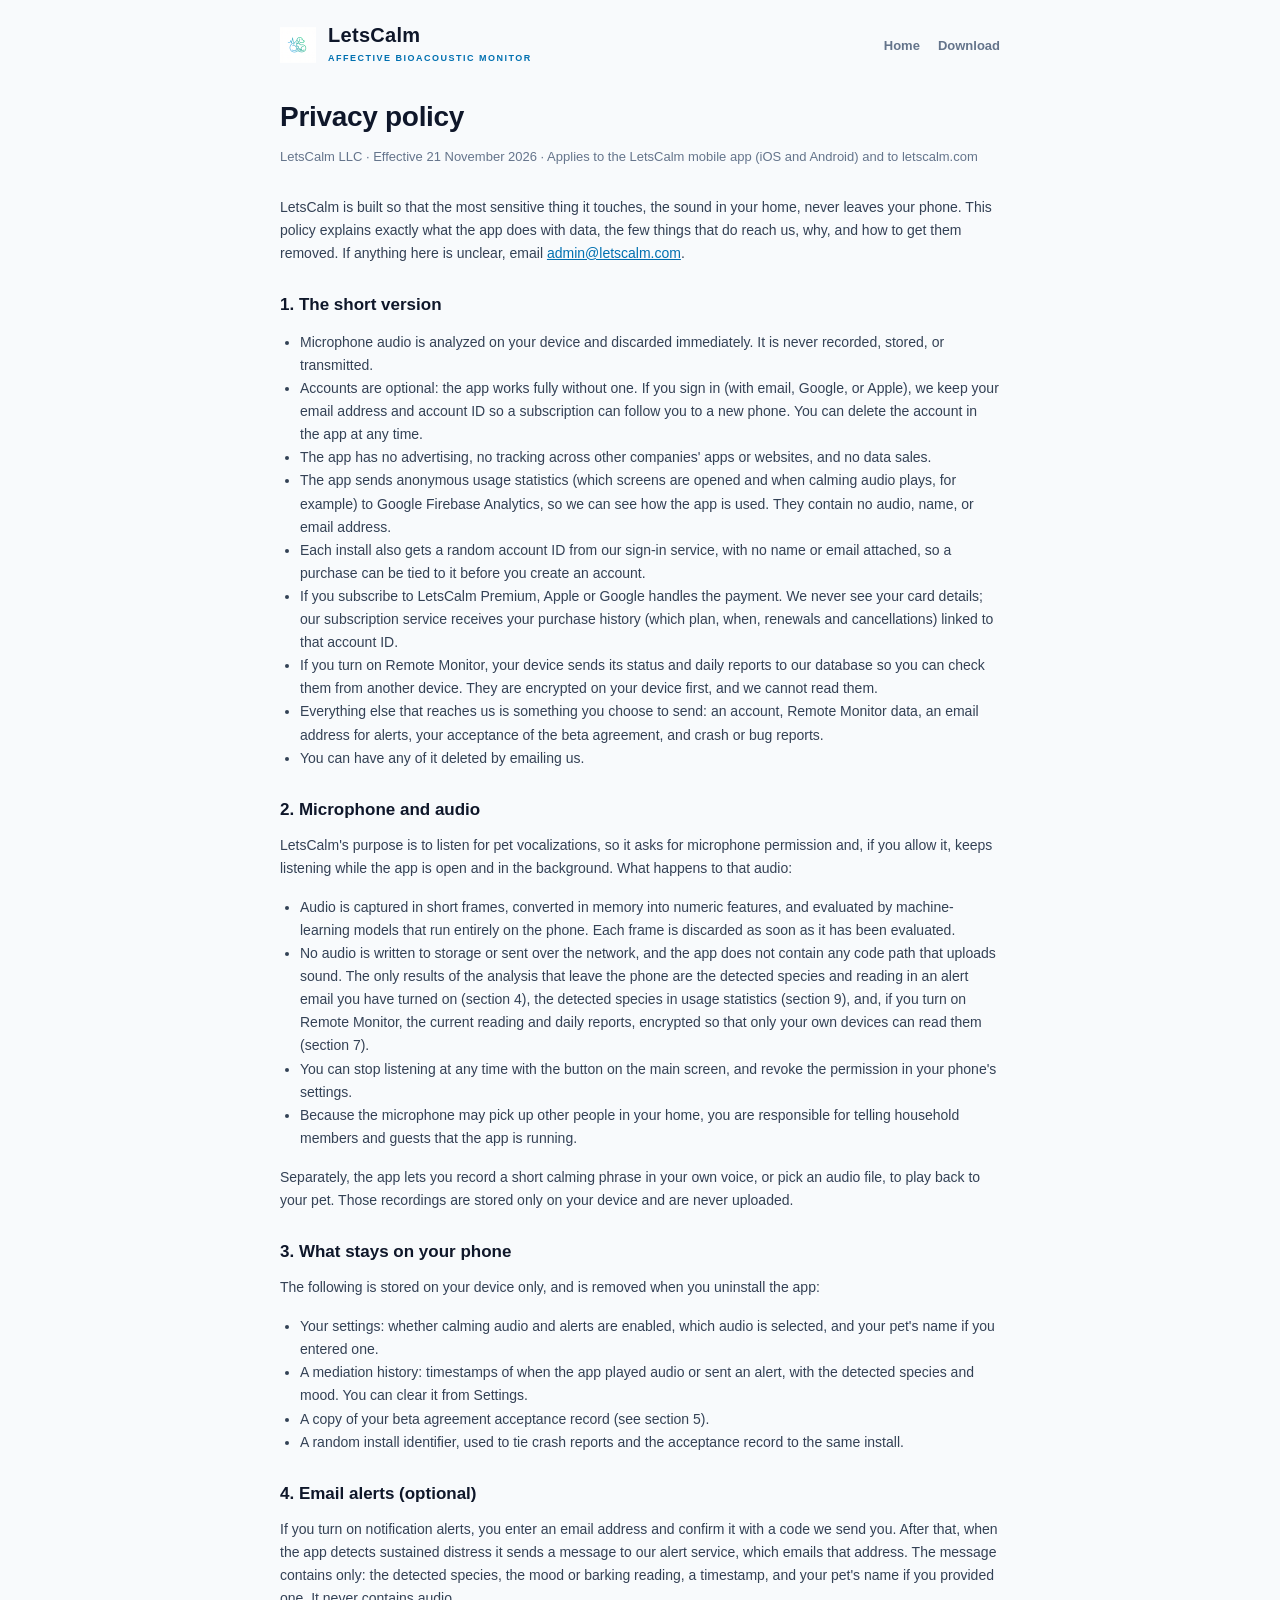
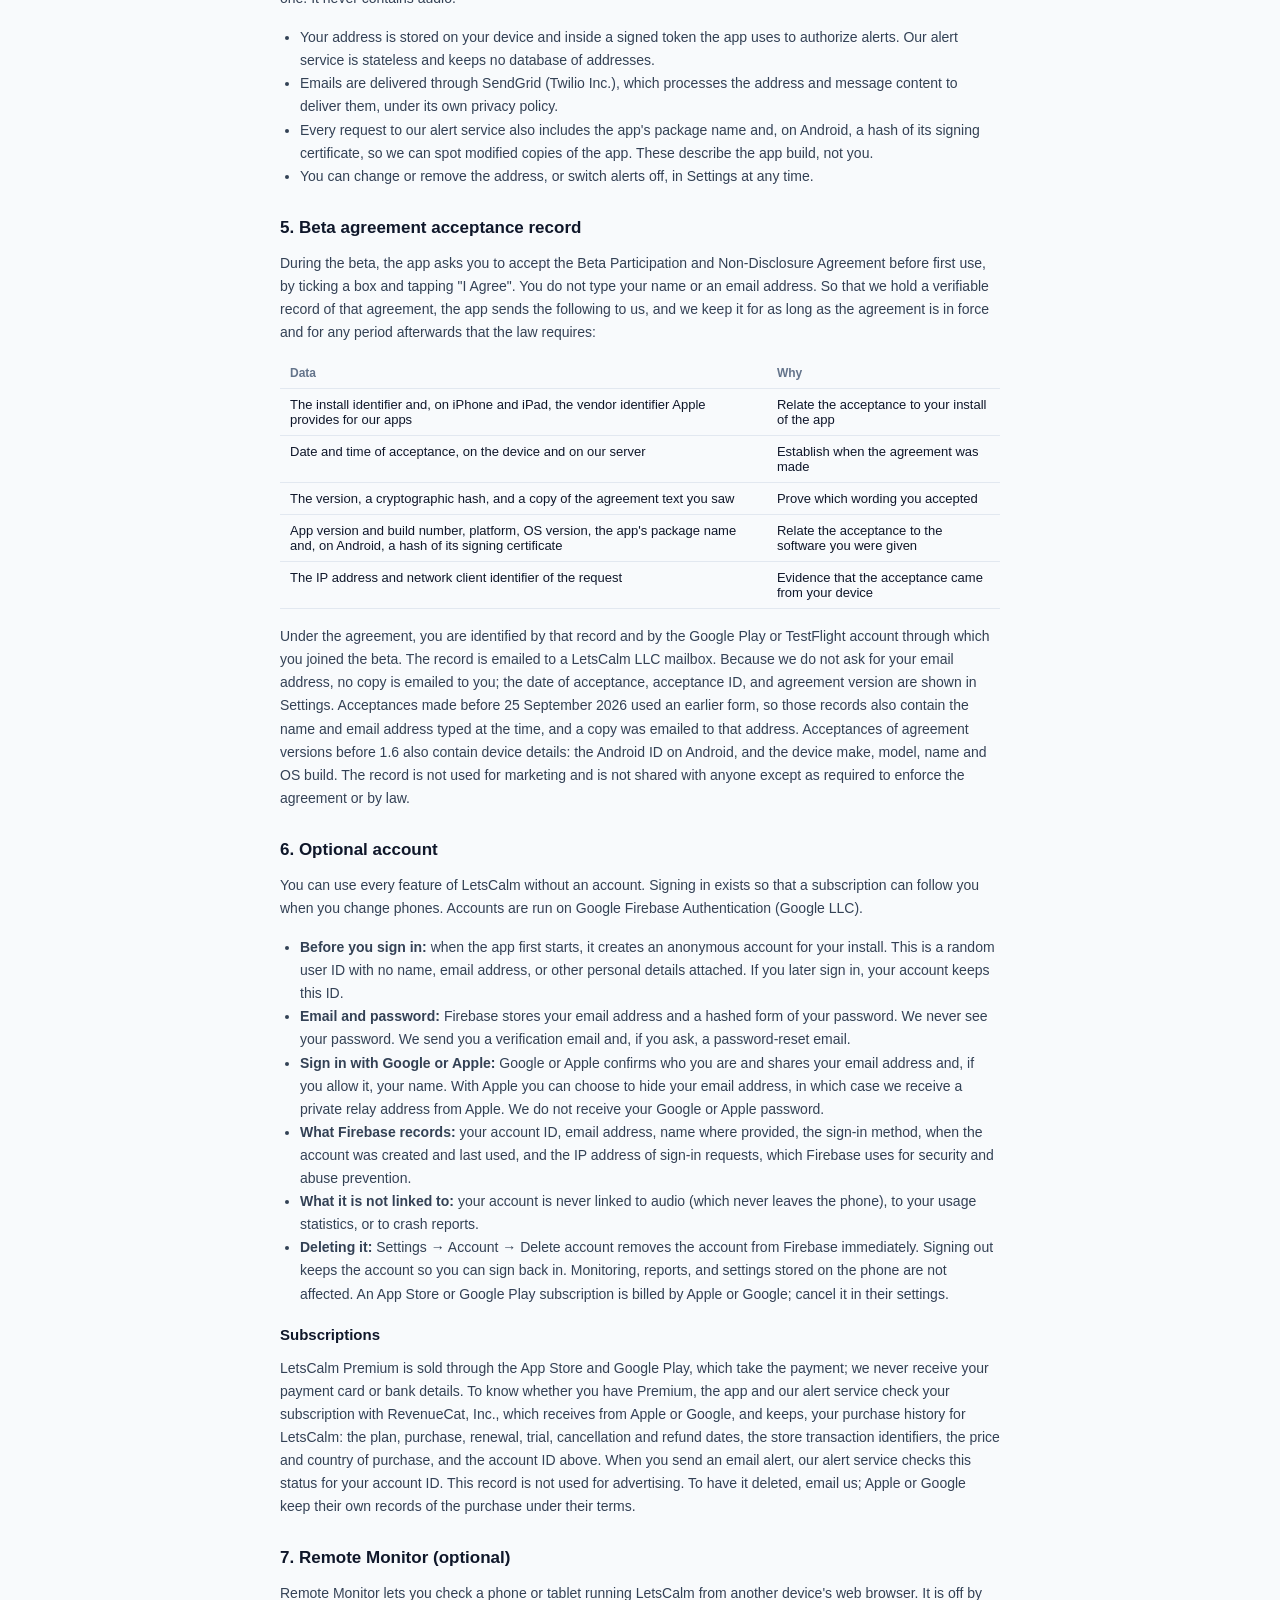
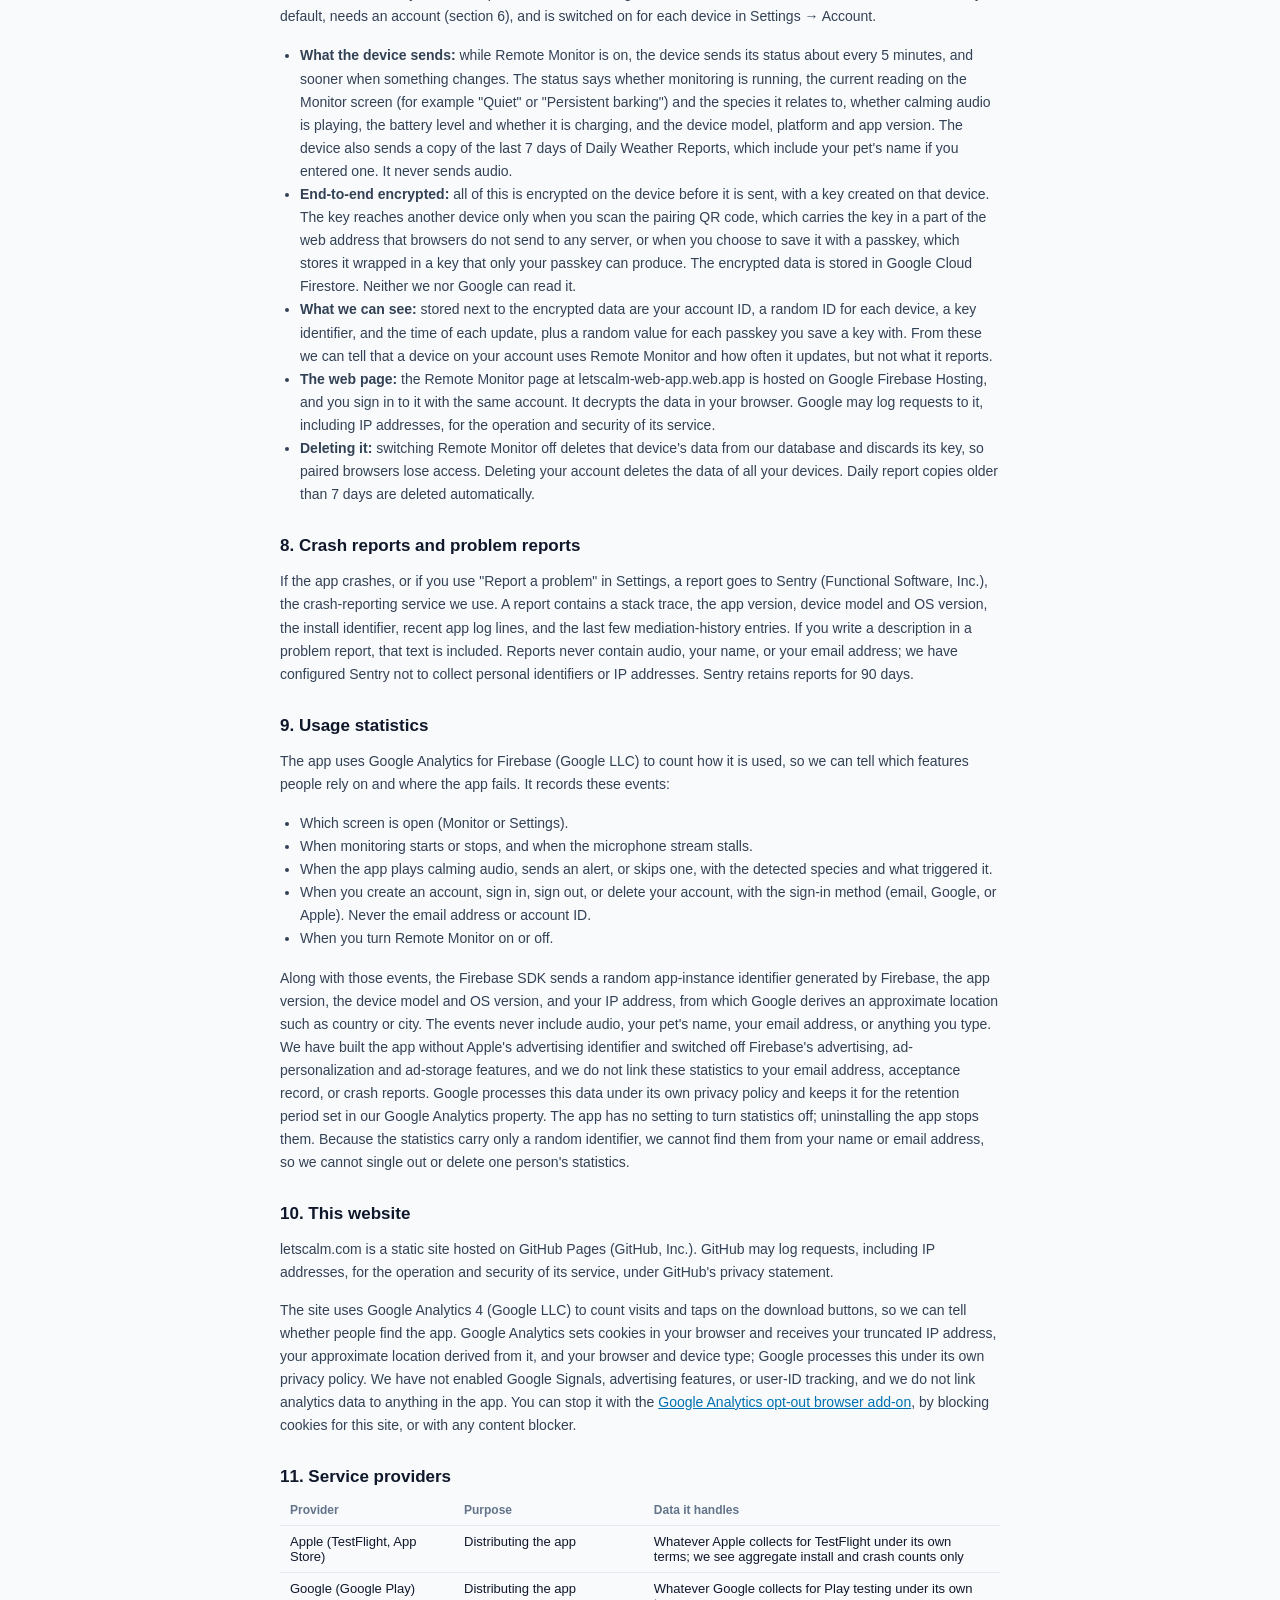
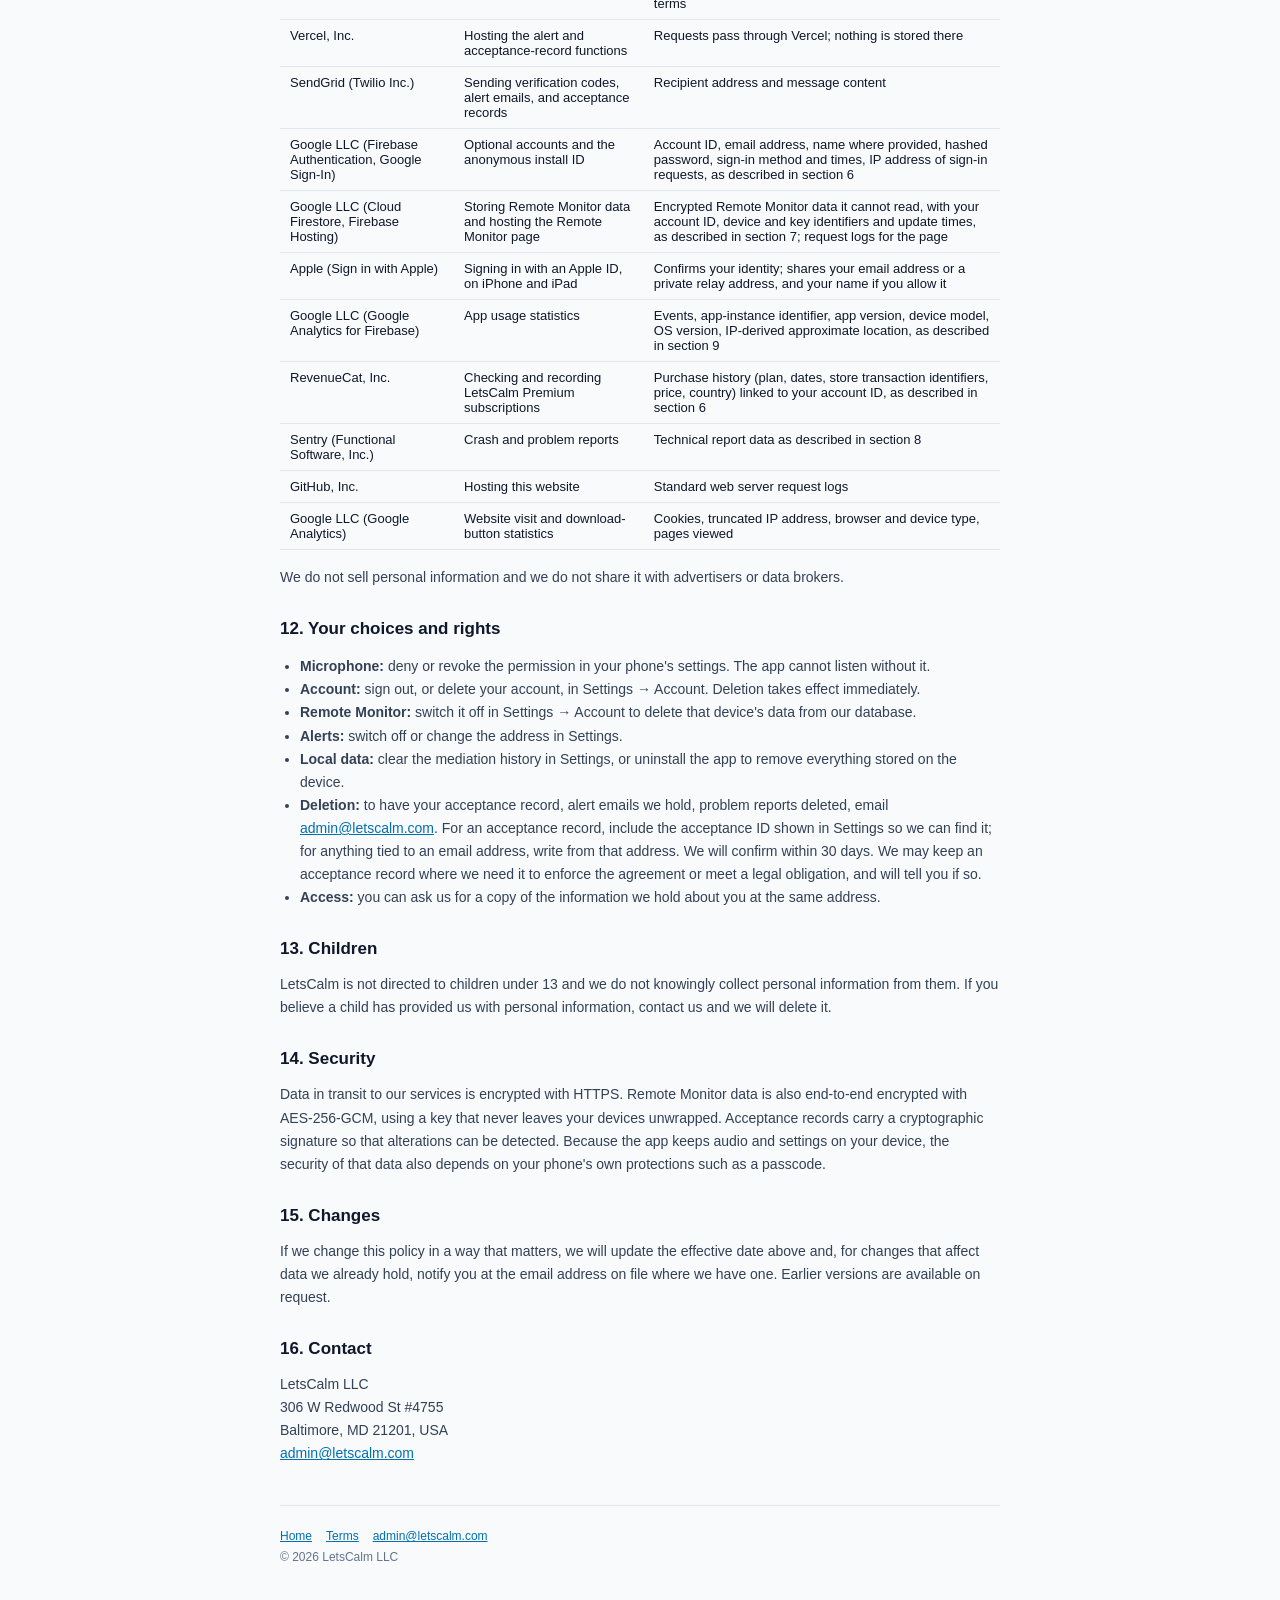
==== commit 46328744: "docs: terms of use for LetsCalm Premium; disclose RevenueCat New terms.html (subscription, auto-rene" ====
--- a/privacy.html
+++ b/privacy.html
@@ -20,7 +20,7 @@
   </header>
 
   <h1>Privacy policy</h1>
-  <p class="meta">LetsCalm LLC · Effective 16 November 2026 · Applies to the LetsCalm mobile app (iOS and Android) and to letscalm.com</p>
+  <p class="meta">LetsCalm LLC · Effective 21 November 2026 · Applies to the LetsCalm mobile app (iOS and Android) and to letscalm.com</p>
 
   <p>LetsCalm is built so that the most sensitive thing it touches, the sound in your home, never leaves your phone. This policy explains exactly what the app does with data, the few things that do reach us, why, and how to get them removed. If anything here is unclear, email <a href="mailto:admin@letscalm.com">admin@letscalm.com</a>.</p>
 
@@ -31,6 +31,7 @@
     <li>The app has no advertising, no tracking across other companies' apps or websites, and no data sales.</li>
     <li>The app sends anonymous usage statistics (which screens are opened and when calming audio plays, for example) to Google Firebase Analytics, so we can see how the app is used. They contain no audio, name, or email address.</li>
     <li>Each install also gets a random account ID from our sign-in service, with no name or email attached, so a purchase can be tied to it before you create an account.</li>
+    <li>If you subscribe to LetsCalm Premium, Apple or Google handles the payment. We never see your card details; our subscription service receives your purchase history (which plan, when, renewals and cancellations) linked to that account ID.</li>
     <li>If you turn on Remote Monitor, your device sends its status and daily reports to our database so you can check them from another device. They are encrypted on your device first, and we cannot read them.</li>
     <li>Everything else that reaches us is something you choose to send: an account, Remote Monitor data, an email address for alerts, your acceptance of the beta agreement, and crash or bug reports.</li>
     <li>You can have any of it deleted by emailing us.</li>
@@ -87,6 +88,9 @@
     <li><b>Deleting it:</b> Settings → Account → Delete account removes the account from Firebase immediately. Signing out keeps the account so you can sign back in. Monitoring, reports, and settings stored on the phone are not affected. An App Store or Google Play subscription is billed by Apple or Google; cancel it in their settings.</li>
   </ul>
 
+  <h3>Subscriptions</h3>
+  <p>LetsCalm Premium is sold through the App Store and Google Play, which take the payment; we never receive your payment card or bank details. To know whether you have Premium, the app and our alert service check your subscription with RevenueCat, Inc., which receives from Apple or Google, and keeps, your purchase history for LetsCalm: the plan, purchase, renewal, trial, cancellation and refund dates, the store transaction identifiers, the price and country of purchase, and the account ID above. When you send an email alert, our alert service checks this status for your account ID. This record is not used for advertising. To have it deleted, email us; Apple or Google keep their own records of the purchase under their terms.</p>
+
   <h2>7. Remote Monitor (optional)</h2>
   <p>Remote Monitor lets you check a phone or tablet running LetsCalm from another device's web browser. It is off by default, needs an account (section 6), and is switched on for each device in Settings → Account.</p>
   <ul>
@@ -126,6 +130,7 @@
     <tr><td>Google LLC (Cloud Firestore, Firebase Hosting)</td><td>Storing Remote Monitor data and hosting the Remote Monitor page</td><td>Encrypted Remote Monitor data it cannot read, with your account ID, device and key identifiers and update times, as described in section 7; request logs for the page</td></tr>
     <tr><td>Apple (Sign in with Apple)</td><td>Signing in with an Apple ID, on iPhone and iPad</td><td>Confirms your identity; shares your email address or a private relay address, and your name if you allow it</td></tr>
     <tr><td>Google LLC (Google Analytics for Firebase)</td><td>App usage statistics</td><td>Events, app-instance identifier, app version, device model, OS version, IP-derived approximate location, as described in section 9</td></tr>
+    <tr><td>RevenueCat, Inc.</td><td>Checking and recording LetsCalm Premium subscriptions</td><td>Purchase history (plan, dates, store transaction identifiers, price, country) linked to your account ID, as described in section 6</td></tr>
     <tr><td>Sentry (Functional Software, Inc.)</td><td>Crash and problem reports</td><td>Technical report data as described in section 8</td></tr>
     <tr><td>GitHub, Inc.</td><td>Hosting this website</td><td>Standard web server request logs</td></tr>
     <tr><td>Google LLC (Google Analytics)</td><td>Website visit and download-button statistics</td><td>Cookies, truncated IP address, browser and device type, pages viewed</td></tr>
@@ -156,7 +161,7 @@
   <p>LetsCalm LLC<br>306 W Redwood St #4755<br>Baltimore, MD 21201, USA<br><a href="mailto:admin@letscalm.com">admin@letscalm.com</a></p>
 
   <footer>
-    <a href="/">Home</a><a href="mailto:admin@letscalm.com">admin@letscalm.com</a><br>
+    <a href="/">Home</a><a href="/terms.html">Terms</a><a href="mailto:admin@letscalm.com">admin@letscalm.com</a><br>
     © 2026 LetsCalm LLC
   </footer>
 </main>
--- a/style.css
+++ b/style.css
@@ -66,6 +66,7 @@
 .legal h1 { font-size: 28px; }
 .legal .meta { color: var(--muted); font-size: 13px; margin-bottom: 28px; }
 .legal h2 { font-size: 17px; margin: 30px 0 8px; }
+.legal h3 { font-size: 15px; margin: 20px 0 6px; }
 .legal p, .legal li { font-size: 14px; line-height: 1.65; color: #334155; }
 .legal ul { padding-left: 20px; }
 .legal table { border-collapse: collapse; width: 100%; font-size: 13px; margin: 8px 0 16px; }
